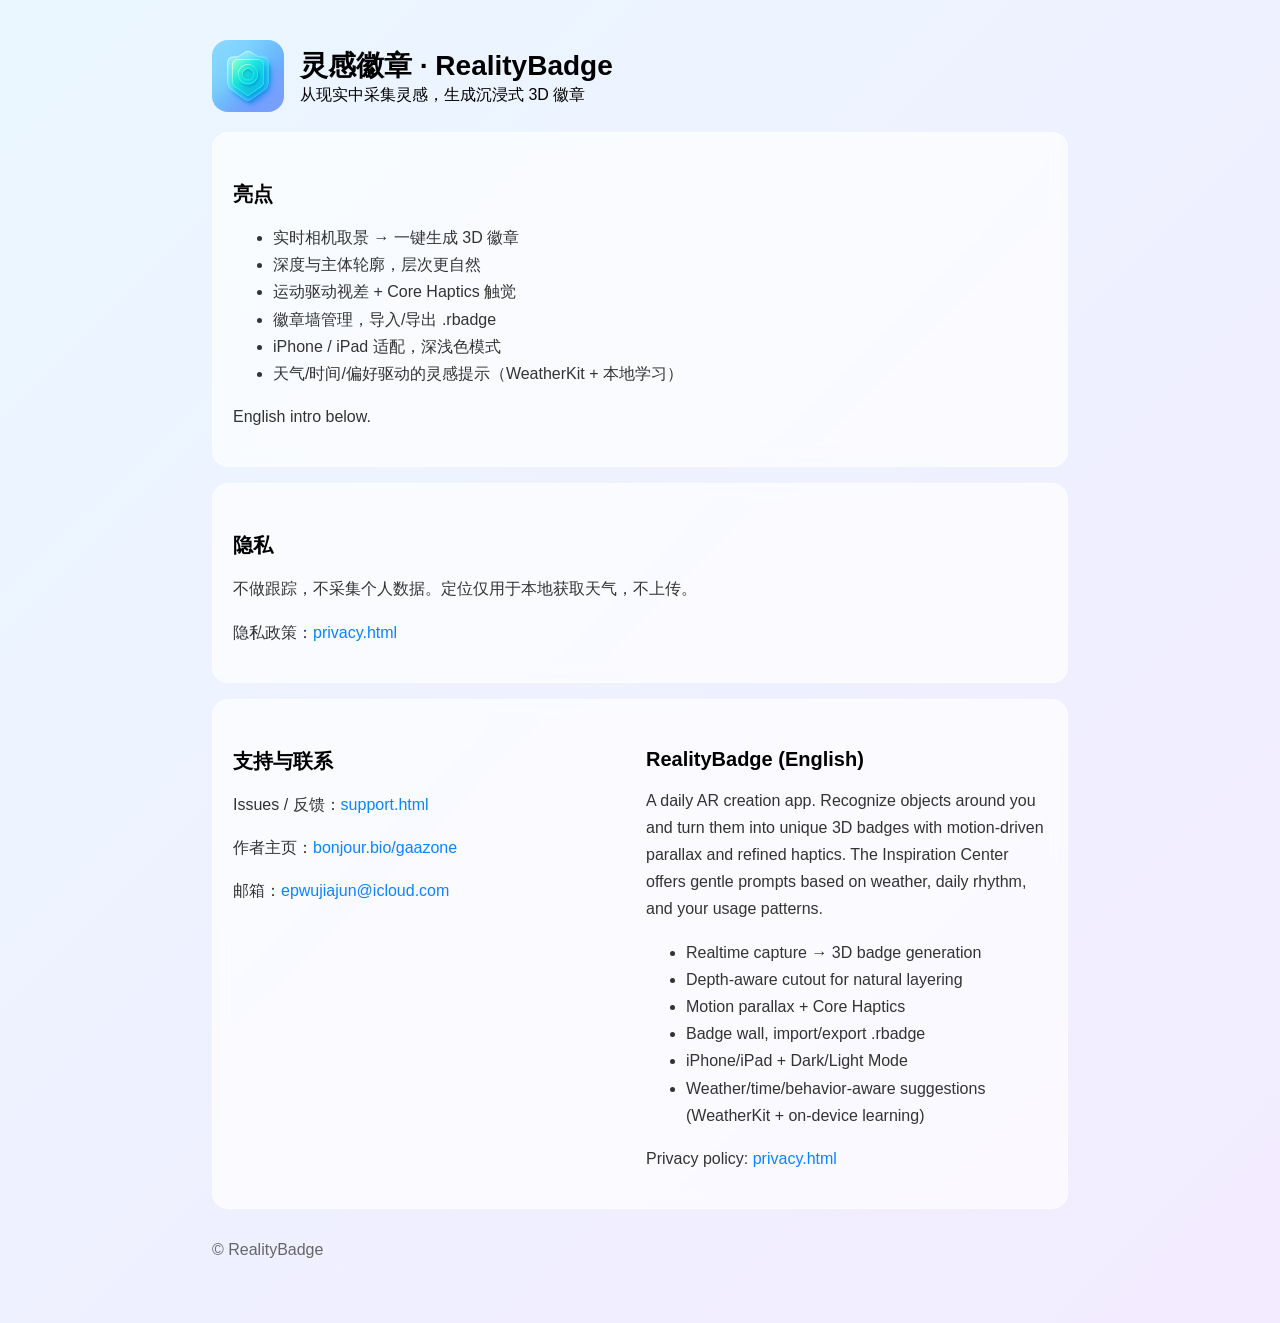
==== index.html @ 912faf2d "site: add index.html, privacy.html, support.html, logo" ====
<!doctype html>
<html lang="zh-CN">
<head>
  <meta charset="utf-8"/>
  <meta name="viewport" content="width=device-width,initial-scale=1"/>
  <title>灵感徽章 · RealityBadge</title>
  <style>
    :root{--bg1:#EAF7FF;--bg2:#F3EBFF;--card:rgba(255,255,255,.65);--border:rgba(255,255,255,.6)}
    *{box-sizing:border-box}
    body{font-family:-apple-system,BlinkMacSystemFont,"SF Pro Text","Segoe UI",Roboto,Helvetica,Arial,sans-serif;margin:0;background:linear-gradient(135deg,var(--bg1),var(--bg2));}
    .wrap{max-width:920px;margin:0 auto;padding:32px}
    header{display:flex;align-items:center;gap:16px;margin:8px 0 20px}
    header img{width:72px;height:72px;border-radius:16px}
    h1{margin:0;font-size:28px}
    h2{margin:28px 0 12px;font-size:20px}
    p,li{line-height:1.7;color:#333}
    .card{background:var(--card);backdrop-filter:blur(8px);padding:20px;border-radius:16px;border:1px solid var(--border);margin:16px 0}
    a{color:#0A84FF;text-decoration:none}
    footer{margin:32px 0;color:#666}
    .grid{display:grid;grid-template-columns:repeat(auto-fit,minmax(220px,1fr));gap:12px}
  </style>
</head>
<body>
  <div class="wrap">
    <header>
      <img src="assets/logoRB.png" alt="RealityBadge logo"/>
      <div>
        <h1>灵感徽章 · RealityBadge</h1>
        <div>从现实中采集灵感，生成沉浸式 3D 徽章</div>
      </div>
    </header>

    <div class="card">
      <h2>亮点</h2>
      <ul>
        <li>实时相机取景 → 一键生成 3D 徽章</li>
        <li>深度与主体轮廓，层次更自然</li>
        <li>运动驱动视差 + Core Haptics 触觉</li>
        <li>徽章墙管理，导入/导出 .rbadge</li>
        <li>iPhone / iPad 适配，深浅色模式</li>
        <li>天气/时间/偏好驱动的灵感提示（WeatherKit + 本地学习）</li>
      </ul>
      <p>English intro below.</p>
    </div>

    <div class="card">
      <h2>隐私</h2>
      <p>不做跟踪，不采集个人数据。定位仅用于本地获取天气，不上传。</p>
      <p>隐私政策：<a href="privacy.html">privacy.html</a></p>
    </div>

    <div class="card grid">
      <div>
        <h2>支持与联系</h2>
        <p>Issues / 反馈：<a href="support.html">support.html</a></p>
        <p>作者主页：<a href="https://bonjour.bio/gaazone">bonjour.bio/gaazone</a></p>
        <p>邮箱：<a href="mailto:epwujiajun@icloud.com">epwujiajun@icloud.com</a></p>
      </div>
      <div>
        <h2>RealityBadge (English)</h2>
        <p>A daily AR creation app. Recognize objects around you and turn them into unique 3D badges with motion‑driven parallax and refined haptics. The Inspiration Center offers gentle prompts based on weather, daily rhythm, and your usage patterns.</p>
        <ul>
          <li>Realtime capture → 3D badge generation</li>
          <li>Depth‑aware cutout for natural layering</li>
          <li>Motion parallax + Core Haptics</li>
          <li>Badge wall, import/export .rbadge</li>
          <li>iPhone/iPad + Dark/Light Mode</li>
          <li>Weather/time/behavior‑aware suggestions (WeatherKit + on‑device learning)</li>
        </ul>
        <p>Privacy policy: <a href="privacy.html">privacy.html</a></p>
      </div>
    </div>

    <footer>© RealityBadge</footer>
  </div>
</body>
</html>
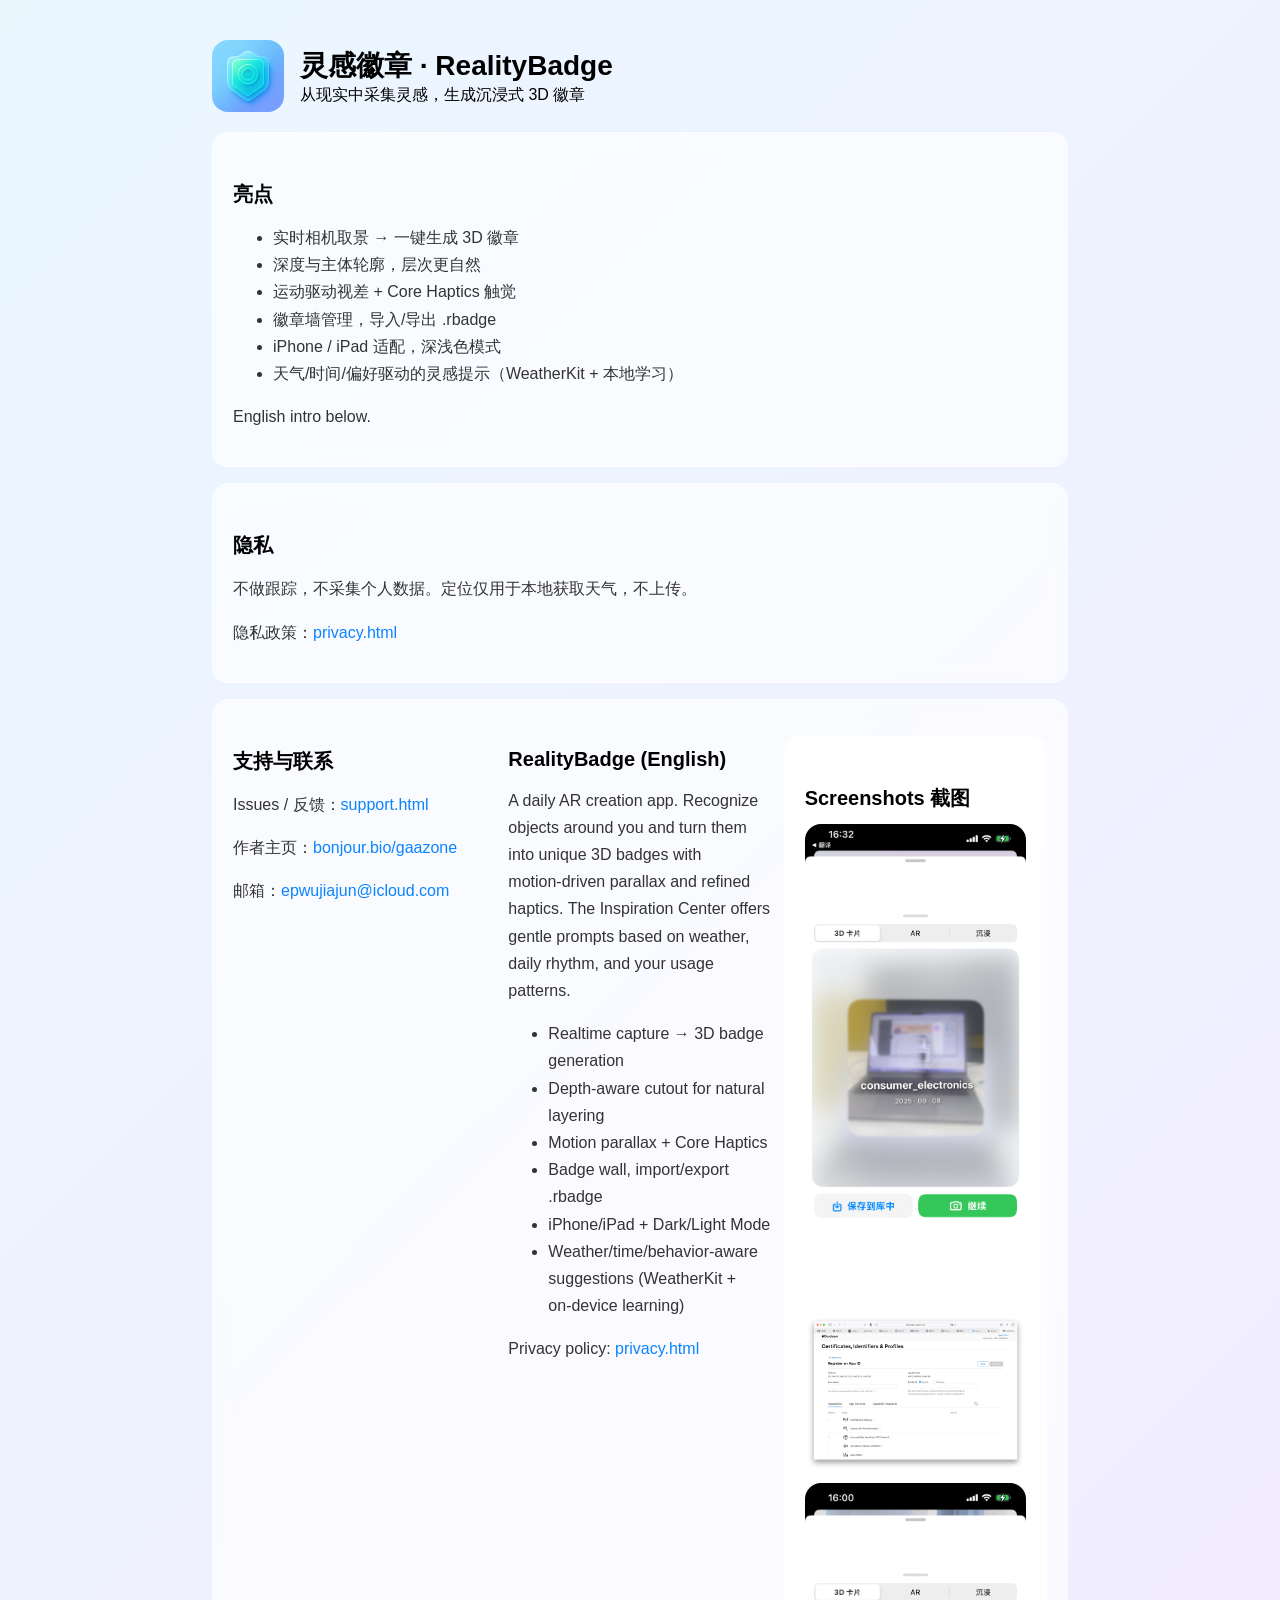
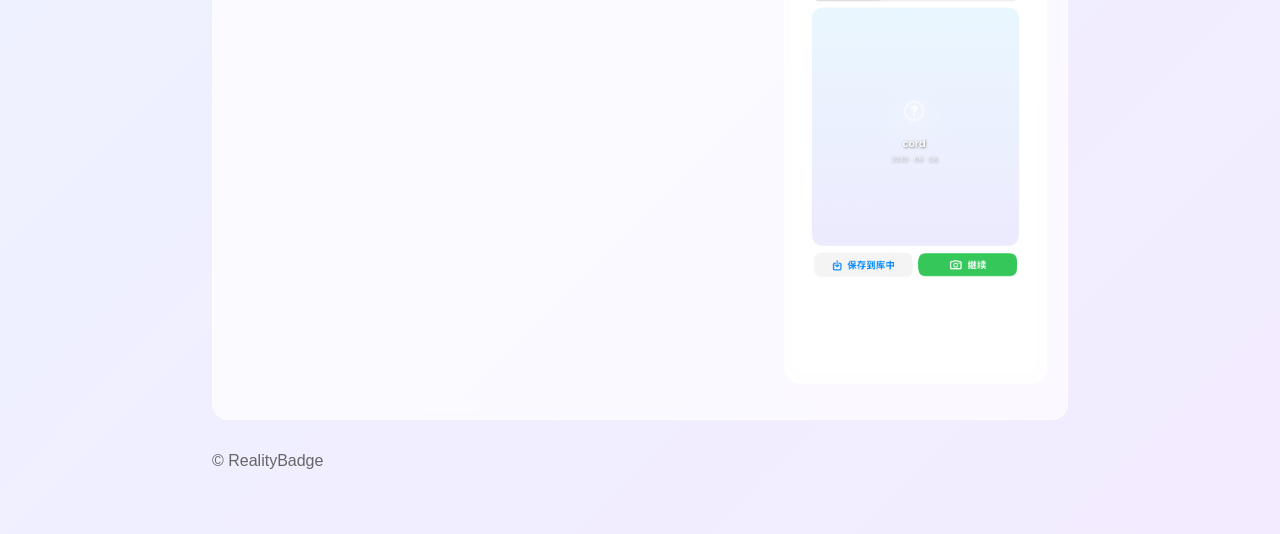
==== commit 2288443f: "site: add screenshots and gallery section" ====
--- a/index.html
+++ b/index.html
@@ -69,9 +69,10 @@
         </ul>
         <p>Privacy policy: <a href="privacy.html">privacy.html</a></p>
       </div>
-    </div>
+    <div class="card"><h2>Screenshots 截图</h2><div class="grid"><img src="assets/screenshots/screen-home-zh.png" alt="Home" style="width:100%;border-radius:16px"/><img src="assets/screenshots/screen-settings-zh.png" alt="Settings" style="width:100%;border-radius:16px"/><img src="assets/screenshots/screen-camera-zh.png" alt="Camera" style="width:100%;border-radius:16px"/></div></div>
 
-    <footer>© RealityBadge</footer>
+</div>
+<footer>© RealityBadge</footer>
   </div>
 </body>
 </html>
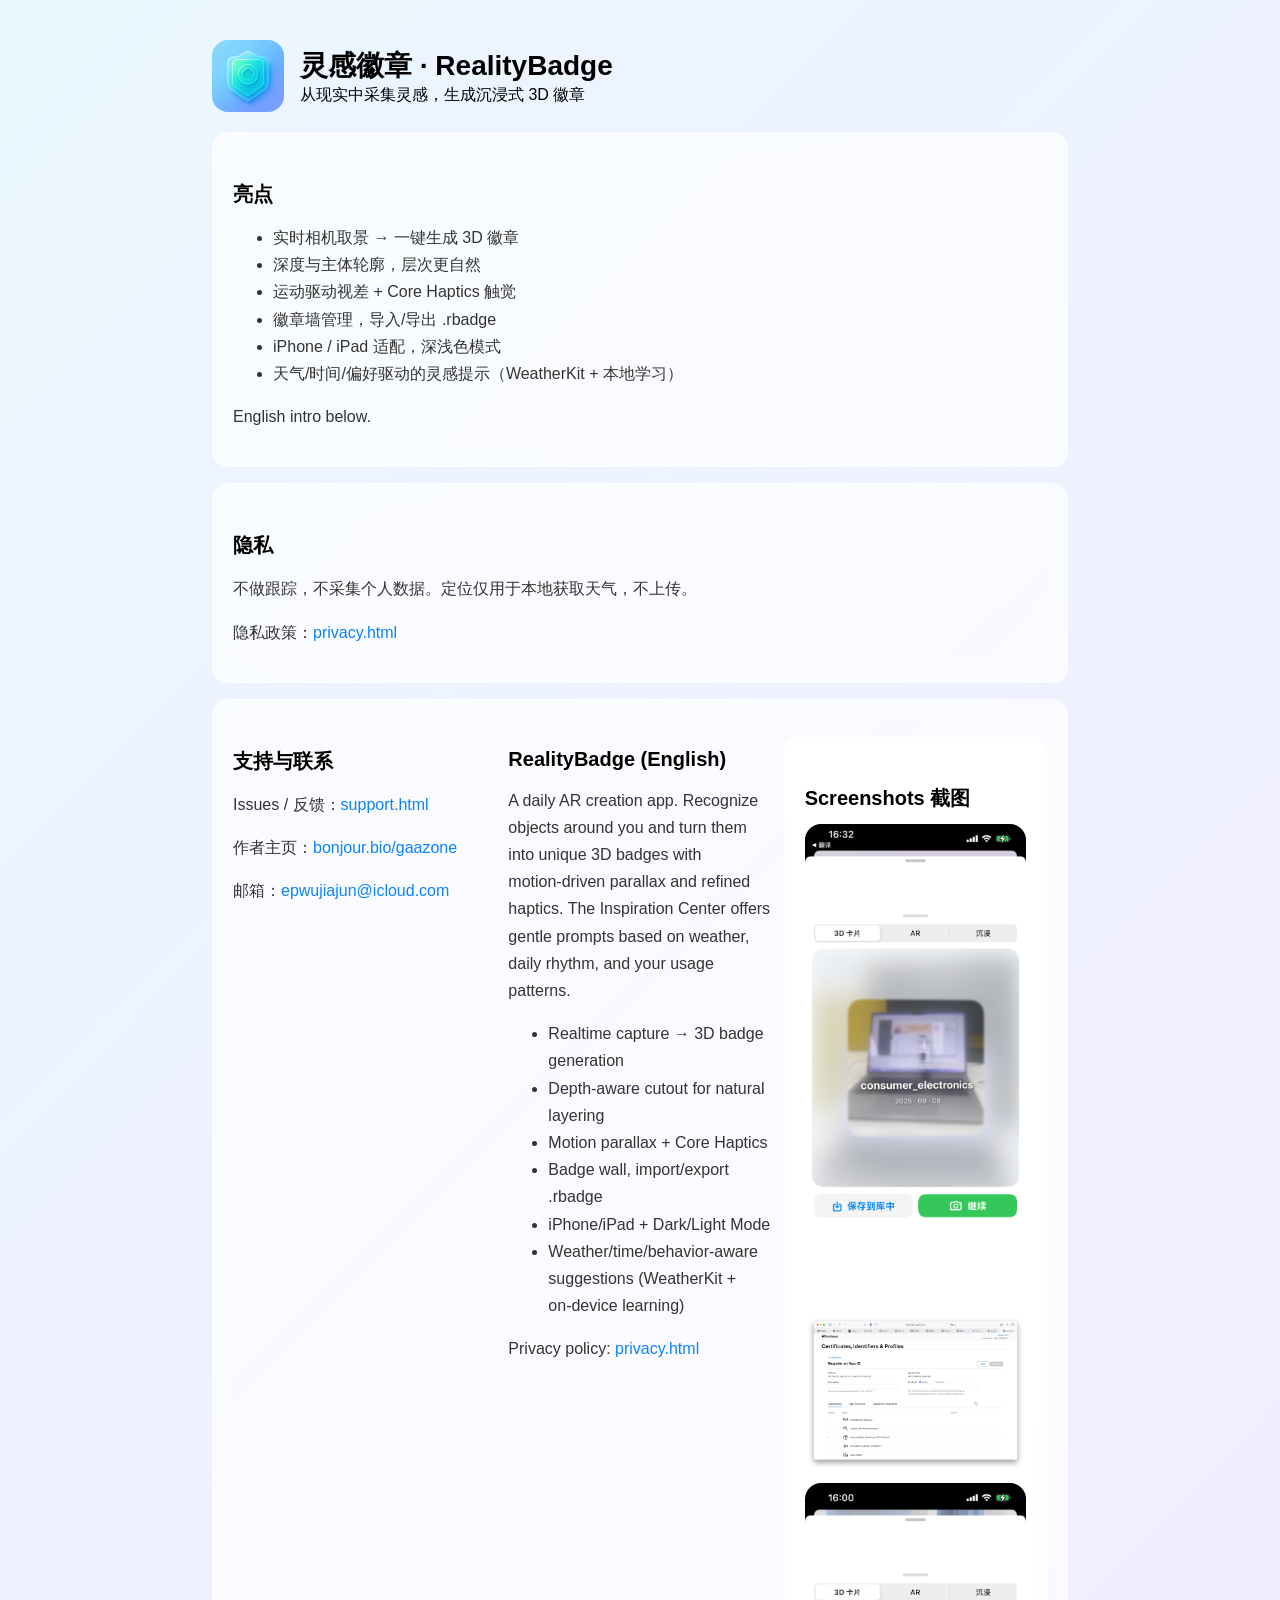
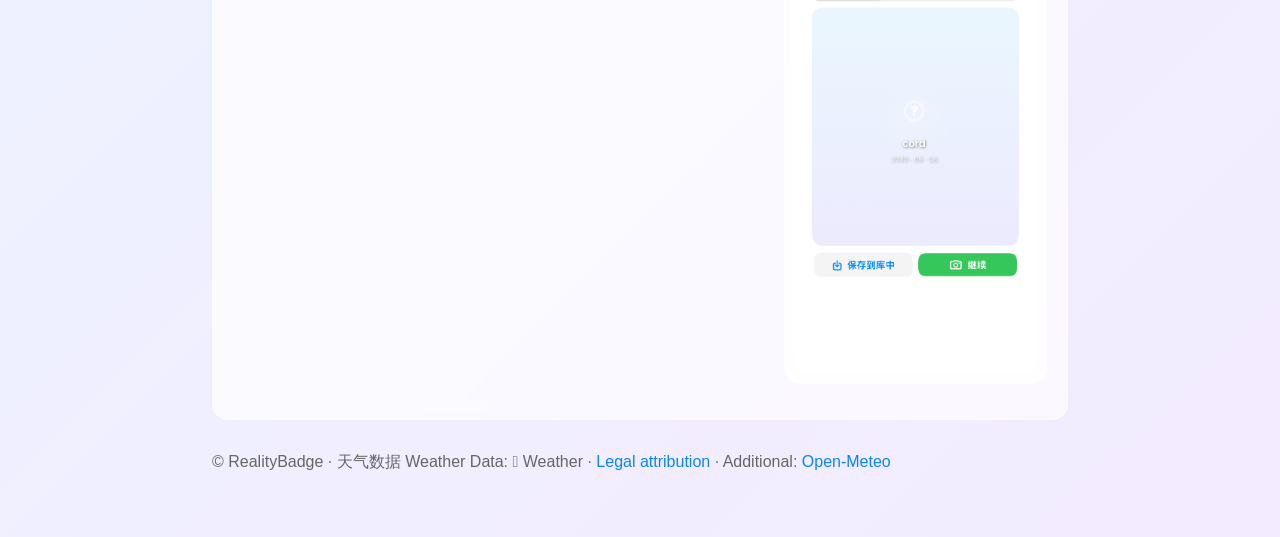
==== commit f5a4096e: "chore(site): add Apple Weather attribution in footer/privacy; update privacy link; add Open‑Meteo no" ====
--- a/index.html
+++ b/index.html
@@ -72,7 +72,7 @@
     <div class="card"><h2>Screenshots 截图</h2><div class="grid"><img src="assets/screenshots/screen-home-zh.png" alt="Home" style="width:100%;border-radius:16px"/><img src="assets/screenshots/screen-settings-zh.png" alt="Settings" style="width:100%;border-radius:16px"/><img src="assets/screenshots/screen-camera-zh.png" alt="Camera" style="width:100%;border-radius:16px"/></div></div>
 
 </div>
-<footer>© RealityBadge</footer>
+<footer>© RealityBadge · <span>天气数据 Weather Data:  Weather</span> · <a href="https://weatherkit.apple.com/legal-attribution.html">Legal attribution</a> · <span>Additional: <a href="https://open-meteo.com/">Open‑Meteo</a></span></footer>
   </div>
 </body>
 </html>
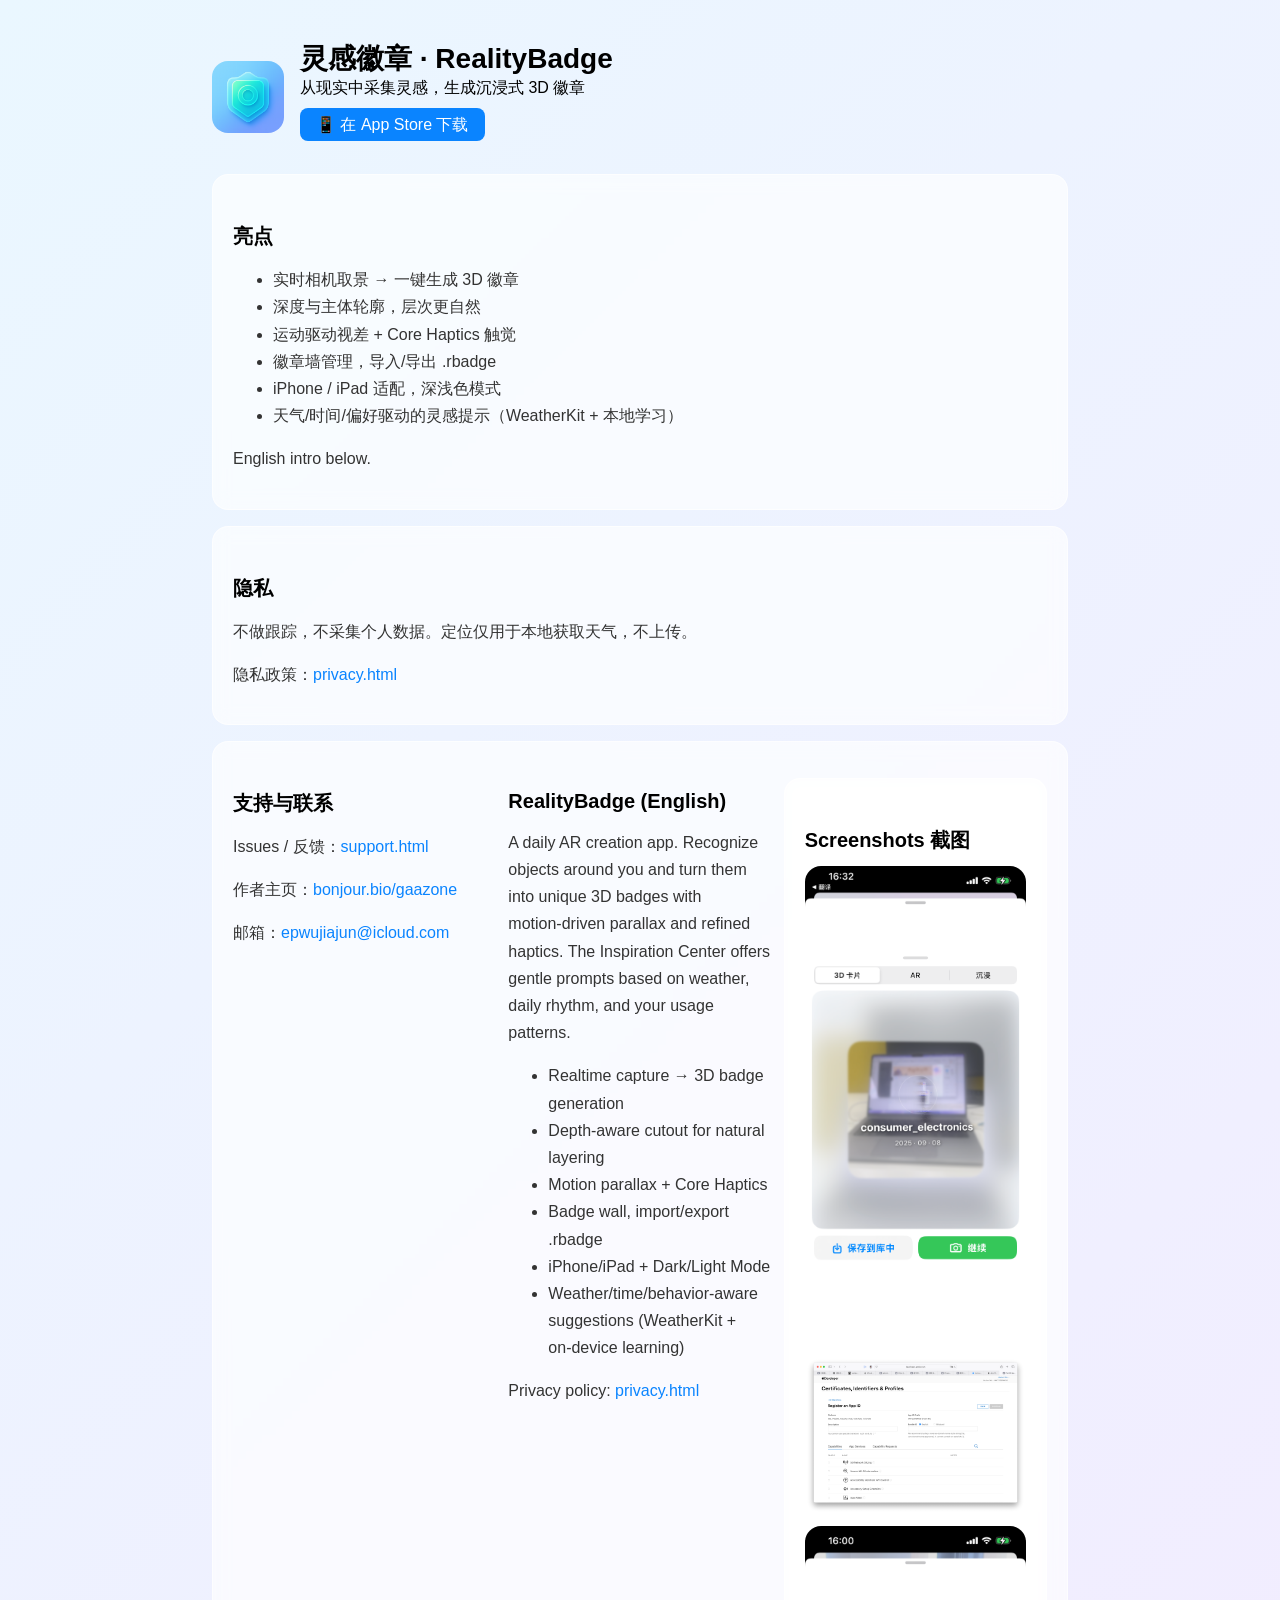
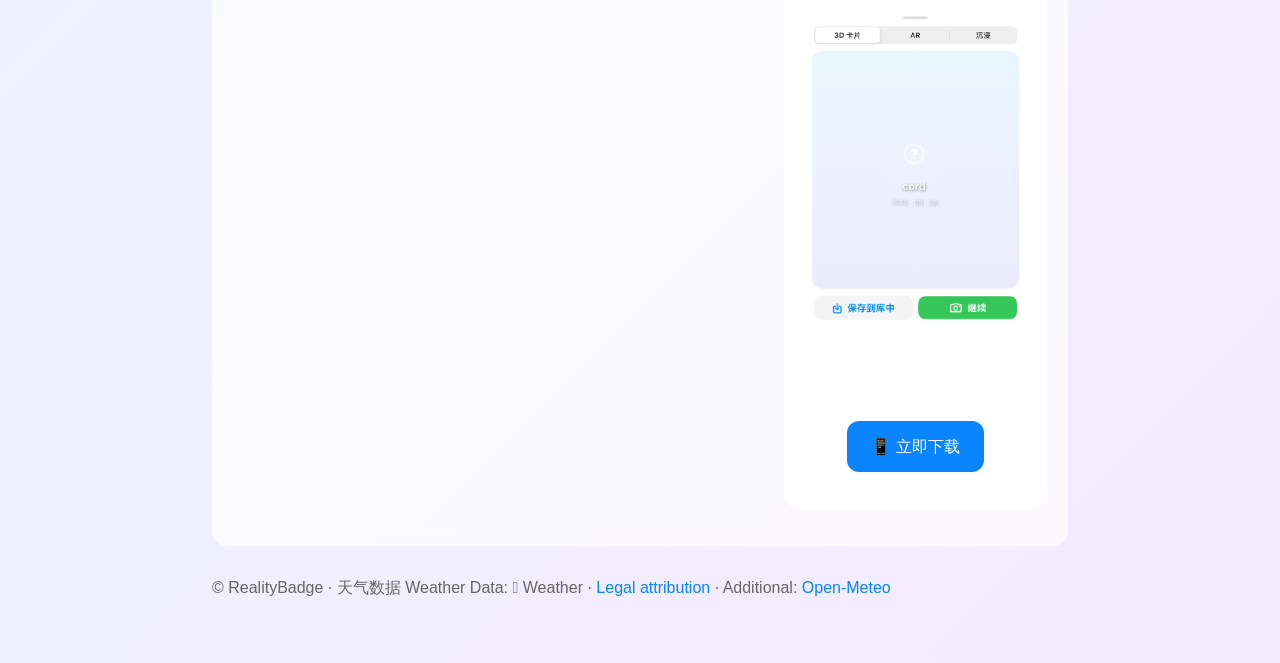
==== commit 4fa009cf: "🌐 更新网站添加 App Store 下载链接 - 在网站头部添加 App Store 下载按钮 - 在截图部分添加下载链接 - 优化按钮样式和布局 - 保持与 App Store 页面的一致性  A" ====
--- a/index.html
+++ b/index.html
@@ -27,6 +27,7 @@
       <div>
         <h1>灵感徽章 · RealityBadge</h1>
         <div>从现实中采集灵感，生成沉浸式 3D 徽章</div>
+        <p style="margin-top:12px;"><a href="https://apps.apple.com/cn/app/%E7%81%B5%E6%84%9F%E5%BE%BD%E7%AB%A0/id6752278083" style="background:#0A84FF;color:white;padding:8px 16px;border-radius:8px;text-decoration:none;font-weight:500;">📱 在 App Store 下载</a></p>
       </div>
     </header>
 
@@ -69,7 +70,17 @@
         </ul>
         <p>Privacy policy: <a href="privacy.html">privacy.html</a></p>
       </div>
-    <div class="card"><h2>Screenshots 截图</h2><div class="grid"><img src="assets/screenshots/screen-home-zh.png" alt="Home" style="width:100%;border-radius:16px"/><img src="assets/screenshots/screen-settings-zh.png" alt="Settings" style="width:100%;border-radius:16px"/><img src="assets/screenshots/screen-camera-zh.png" alt="Camera" style="width:100%;border-radius:16px"/></div></div>
+    <div class="card">
+      <h2>Screenshots 截图</h2>
+      <div class="grid">
+        <img src="assets/screenshots/screen-home-zh.png" alt="Home" style="width:100%;border-radius:16px"/>
+        <img src="assets/screenshots/screen-settings-zh.png" alt="Settings" style="width:100%;border-radius:16px"/>
+        <img src="assets/screenshots/screen-camera-zh.png" alt="Camera" style="width:100%;border-radius:16px"/>
+      </div>
+      <p style="text-align:center;margin-top:16px;">
+        <a href="https://apps.apple.com/cn/app/%E7%81%B5%E6%84%9F%E5%BE%BD%E7%AB%A0/id6752278083" style="background:#0A84FF;color:white;padding:12px 24px;border-radius:12px;text-decoration:none;font-weight:500;display:inline-block;">📱 立即下载</a>
+      </p>
+    </div>
 
 </div>
 <footer>© RealityBadge · <span>天气数据 Weather Data:  Weather</span> · <a href="https://weatherkit.apple.com/legal-attribution.html">Legal attribution</a> · <span>Additional: <a href="https://open-meteo.com/">Open‑Meteo</a></span></footer>
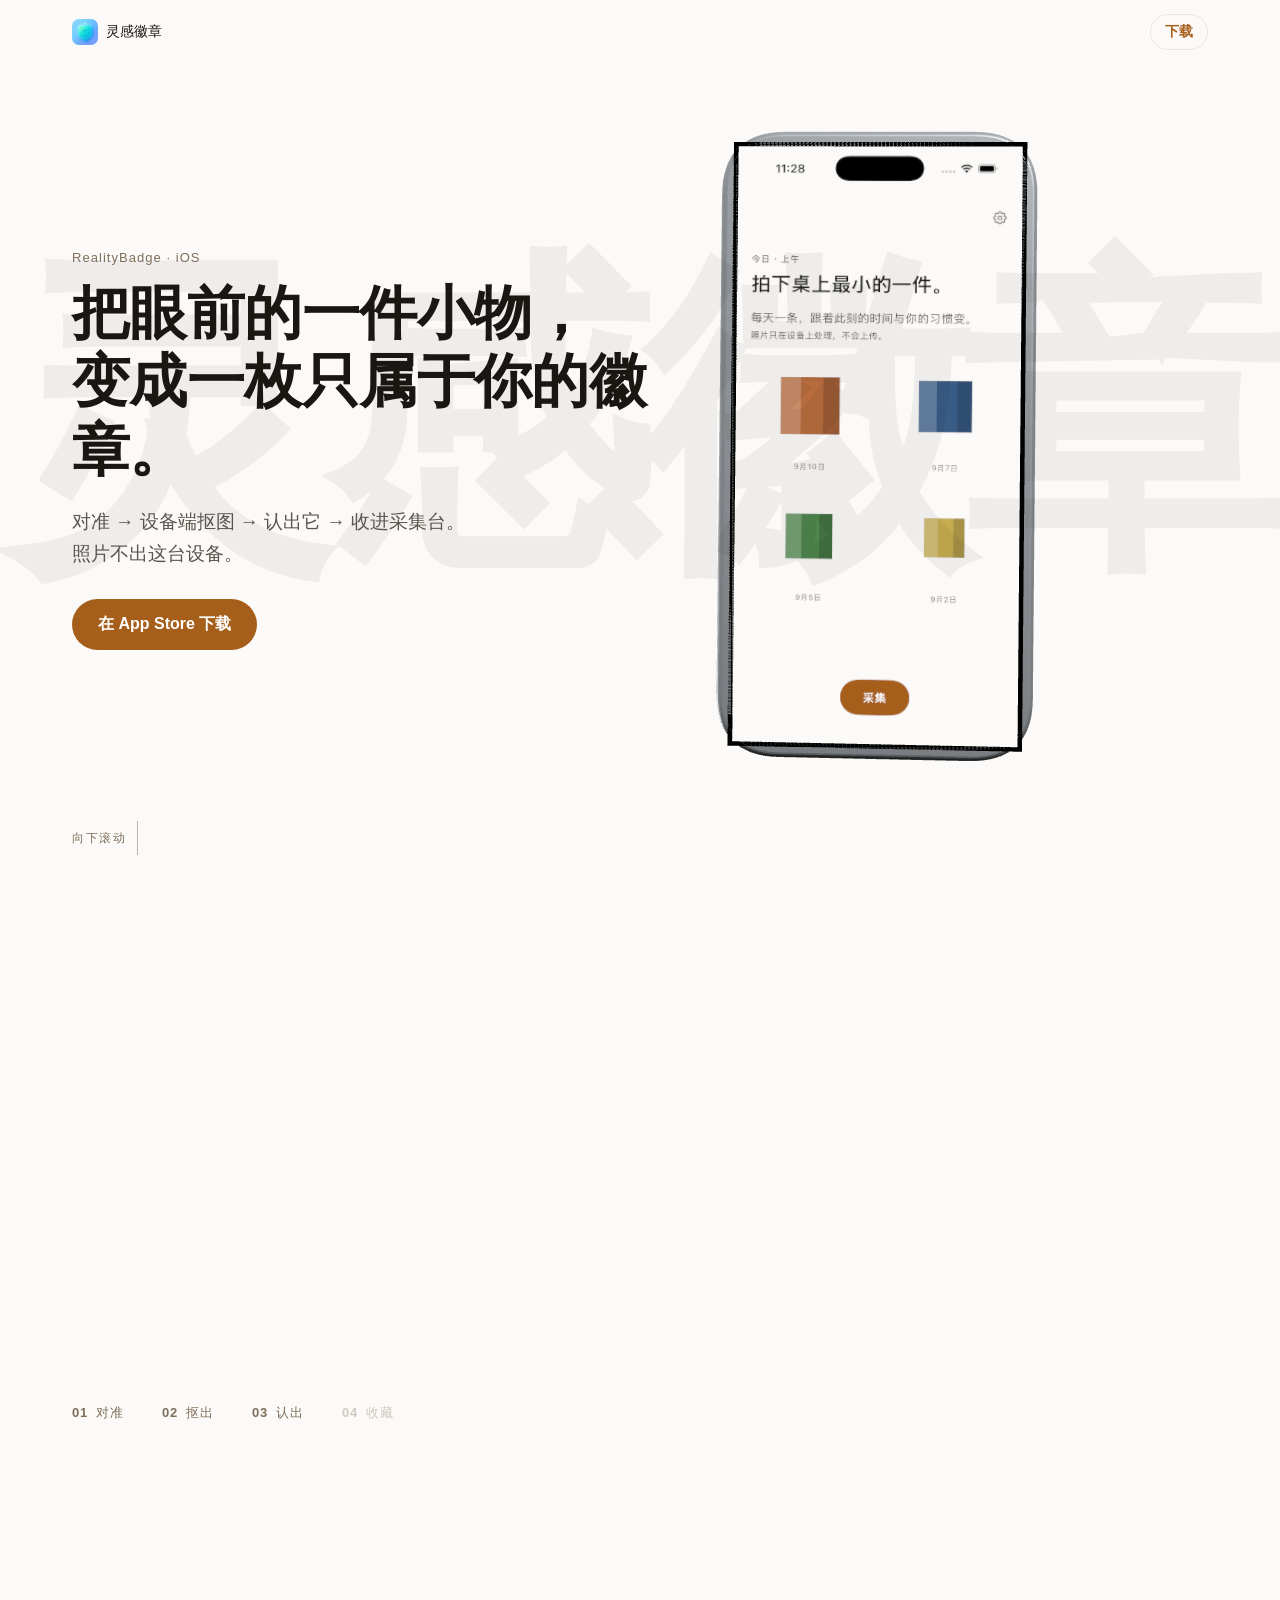
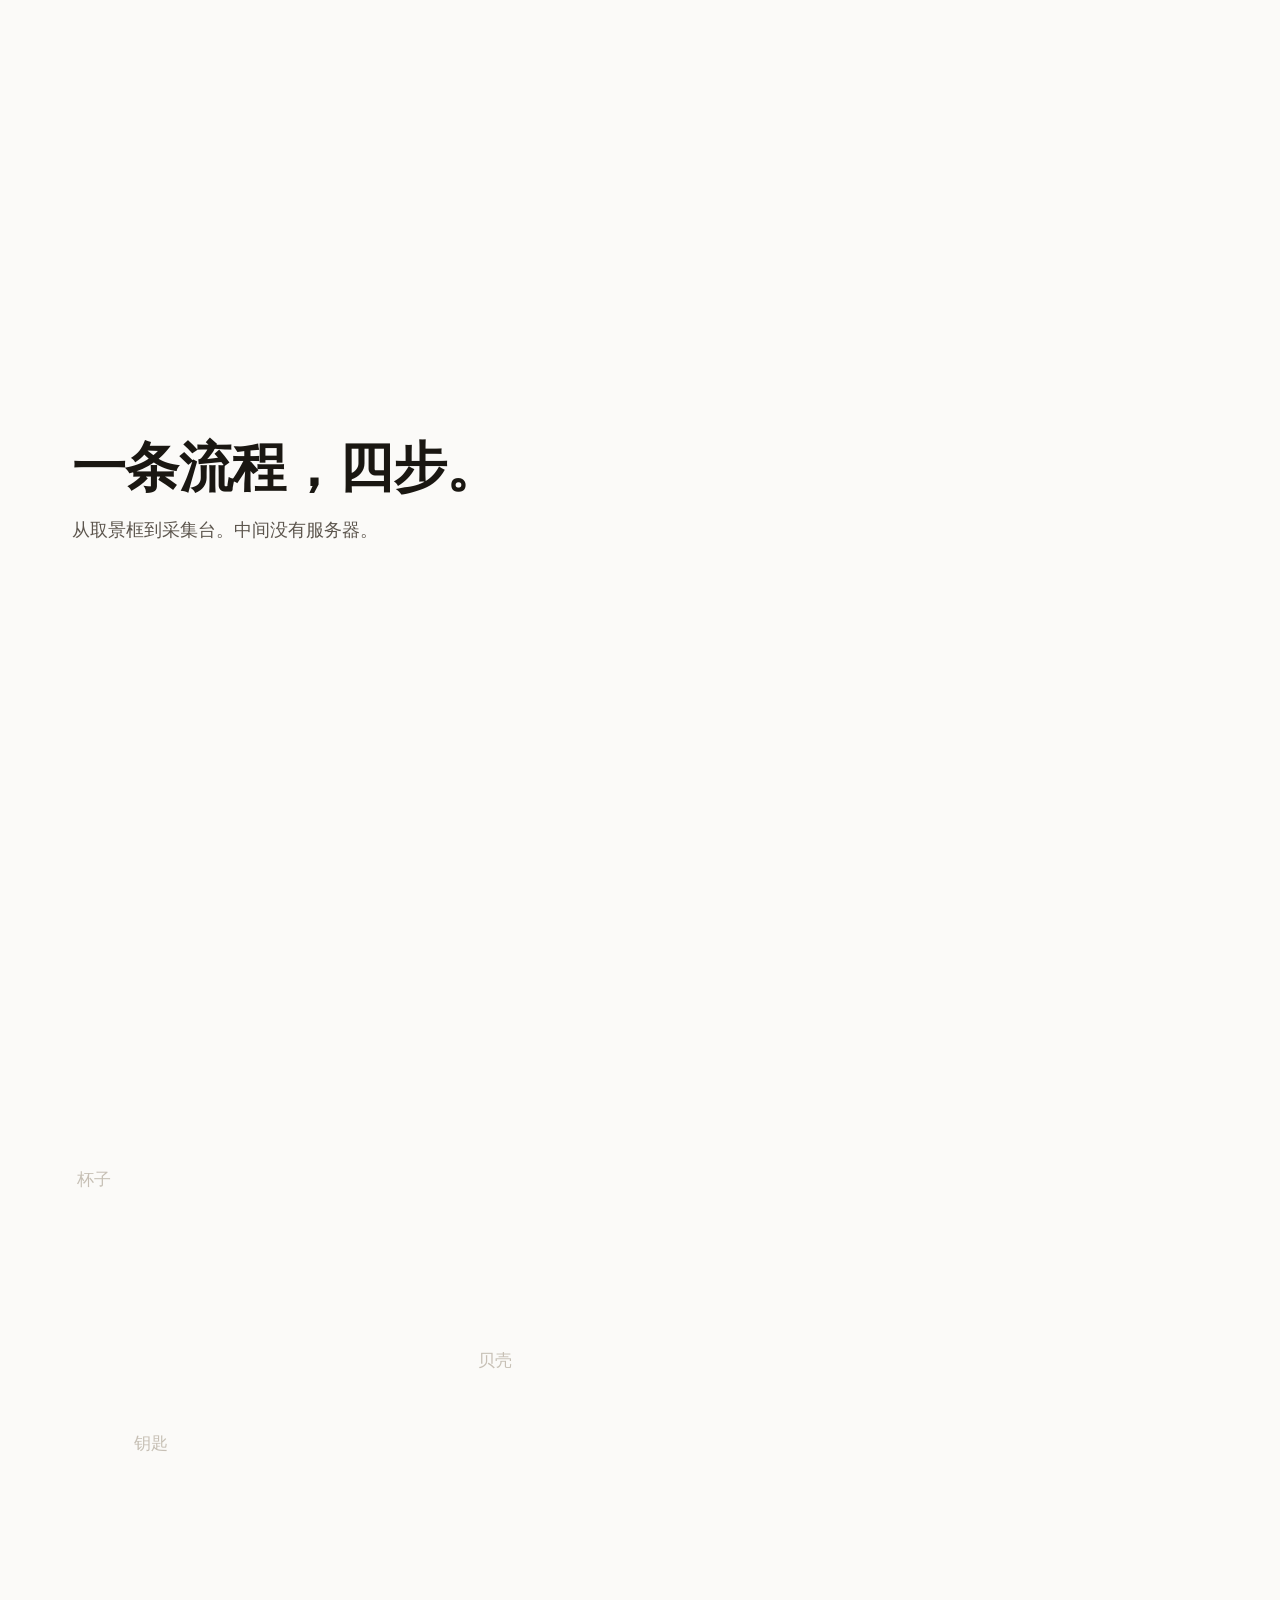
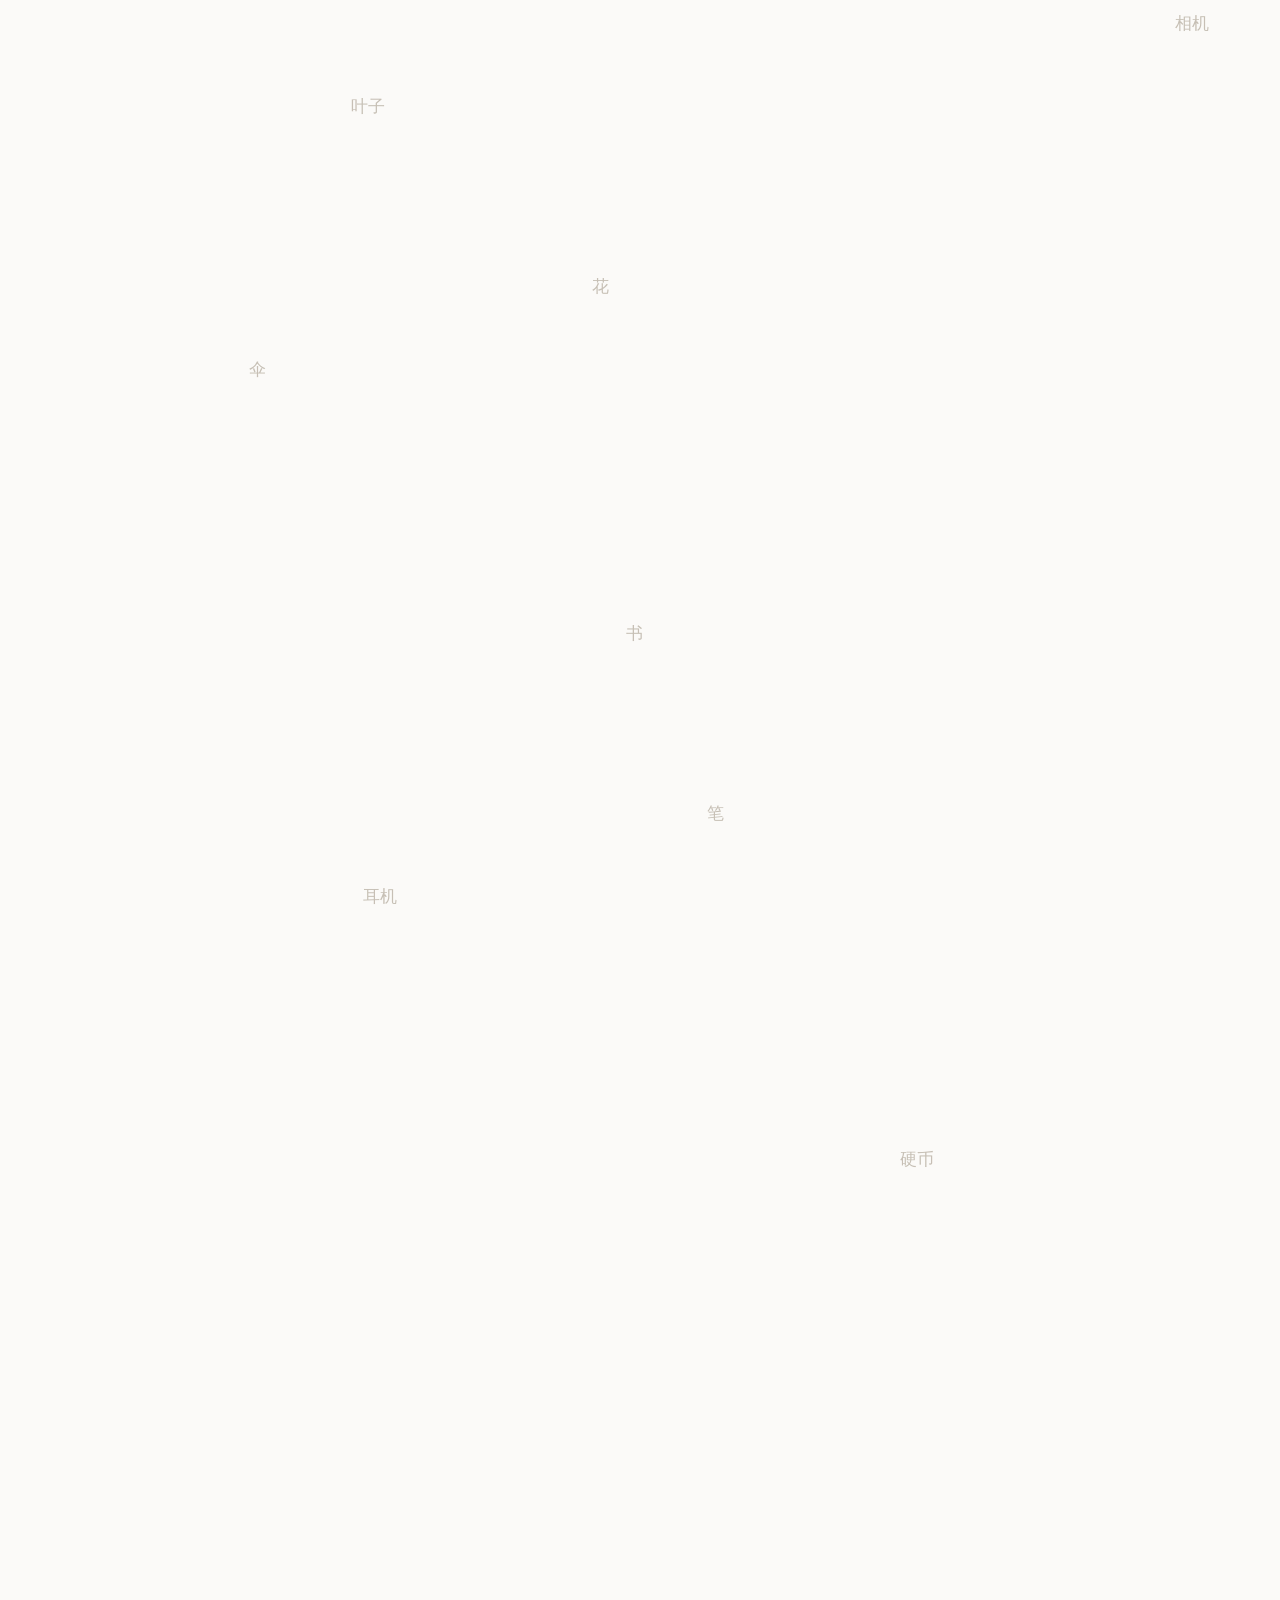
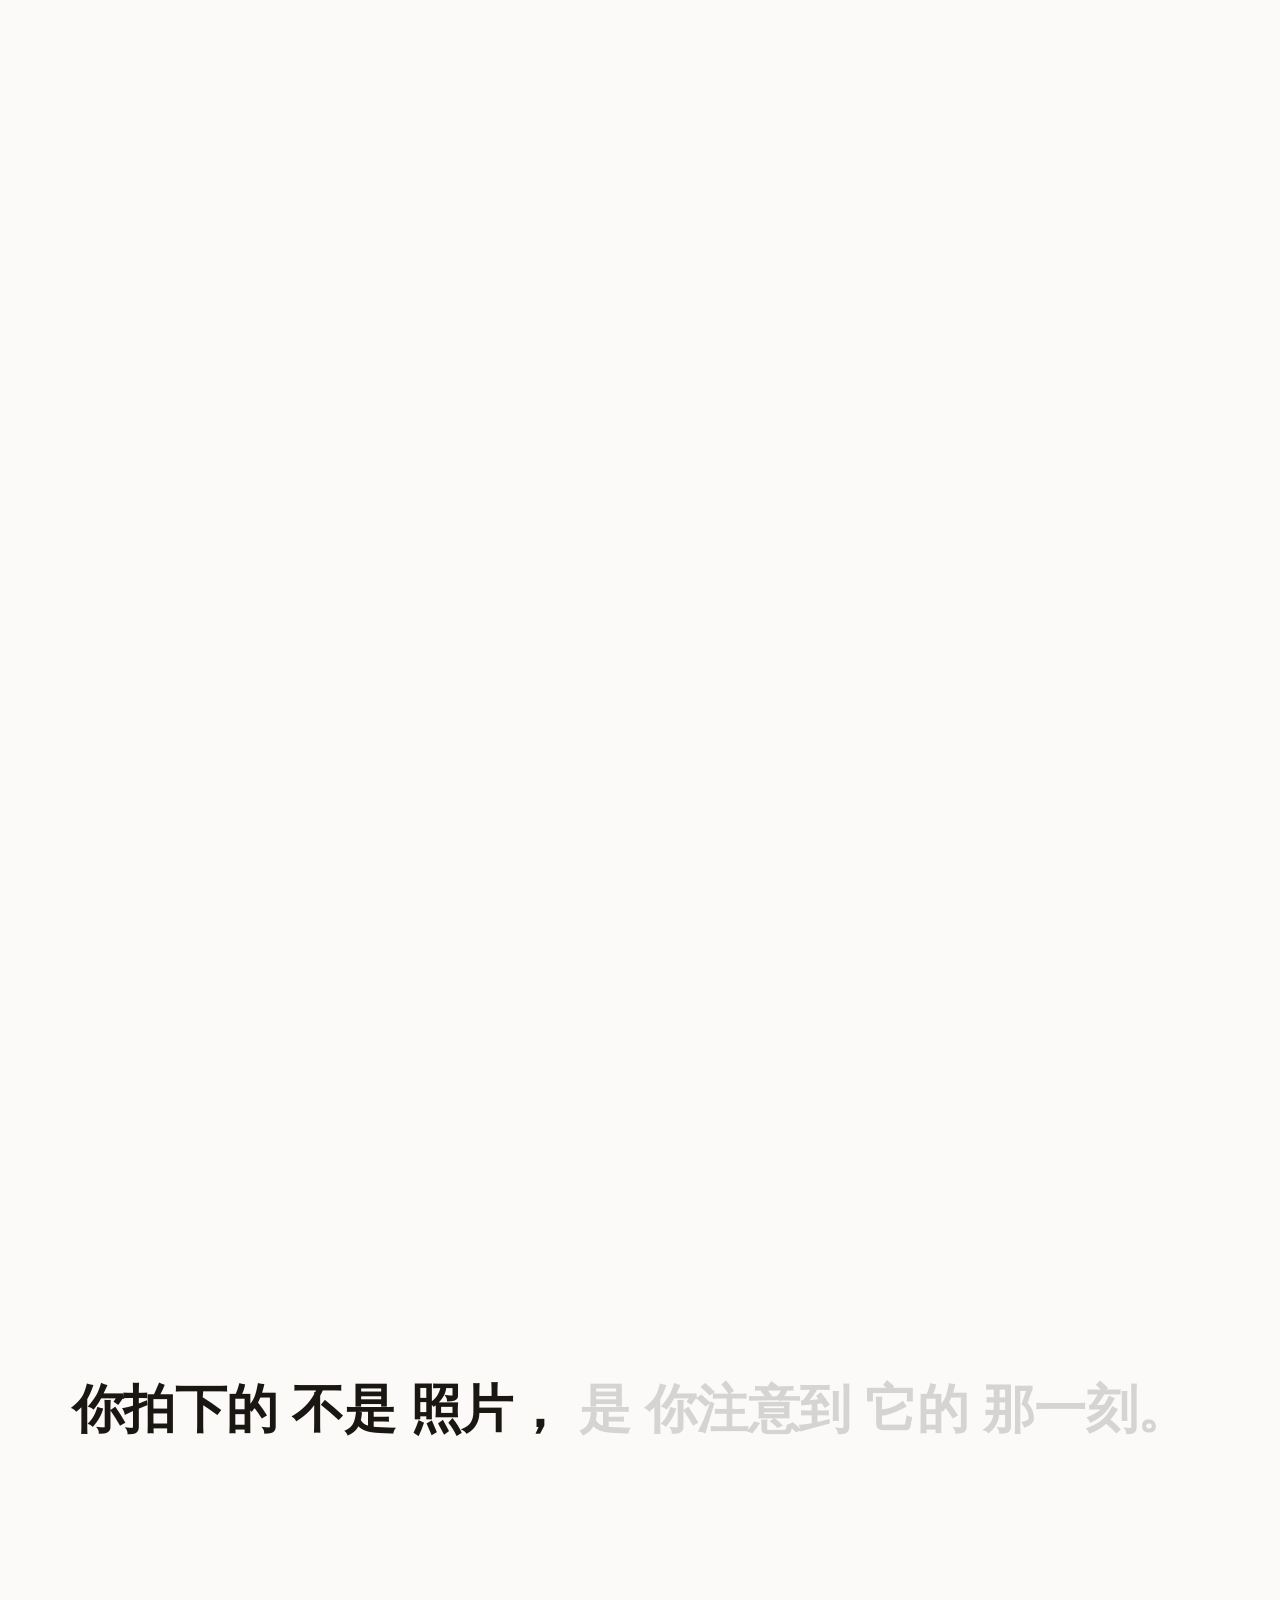
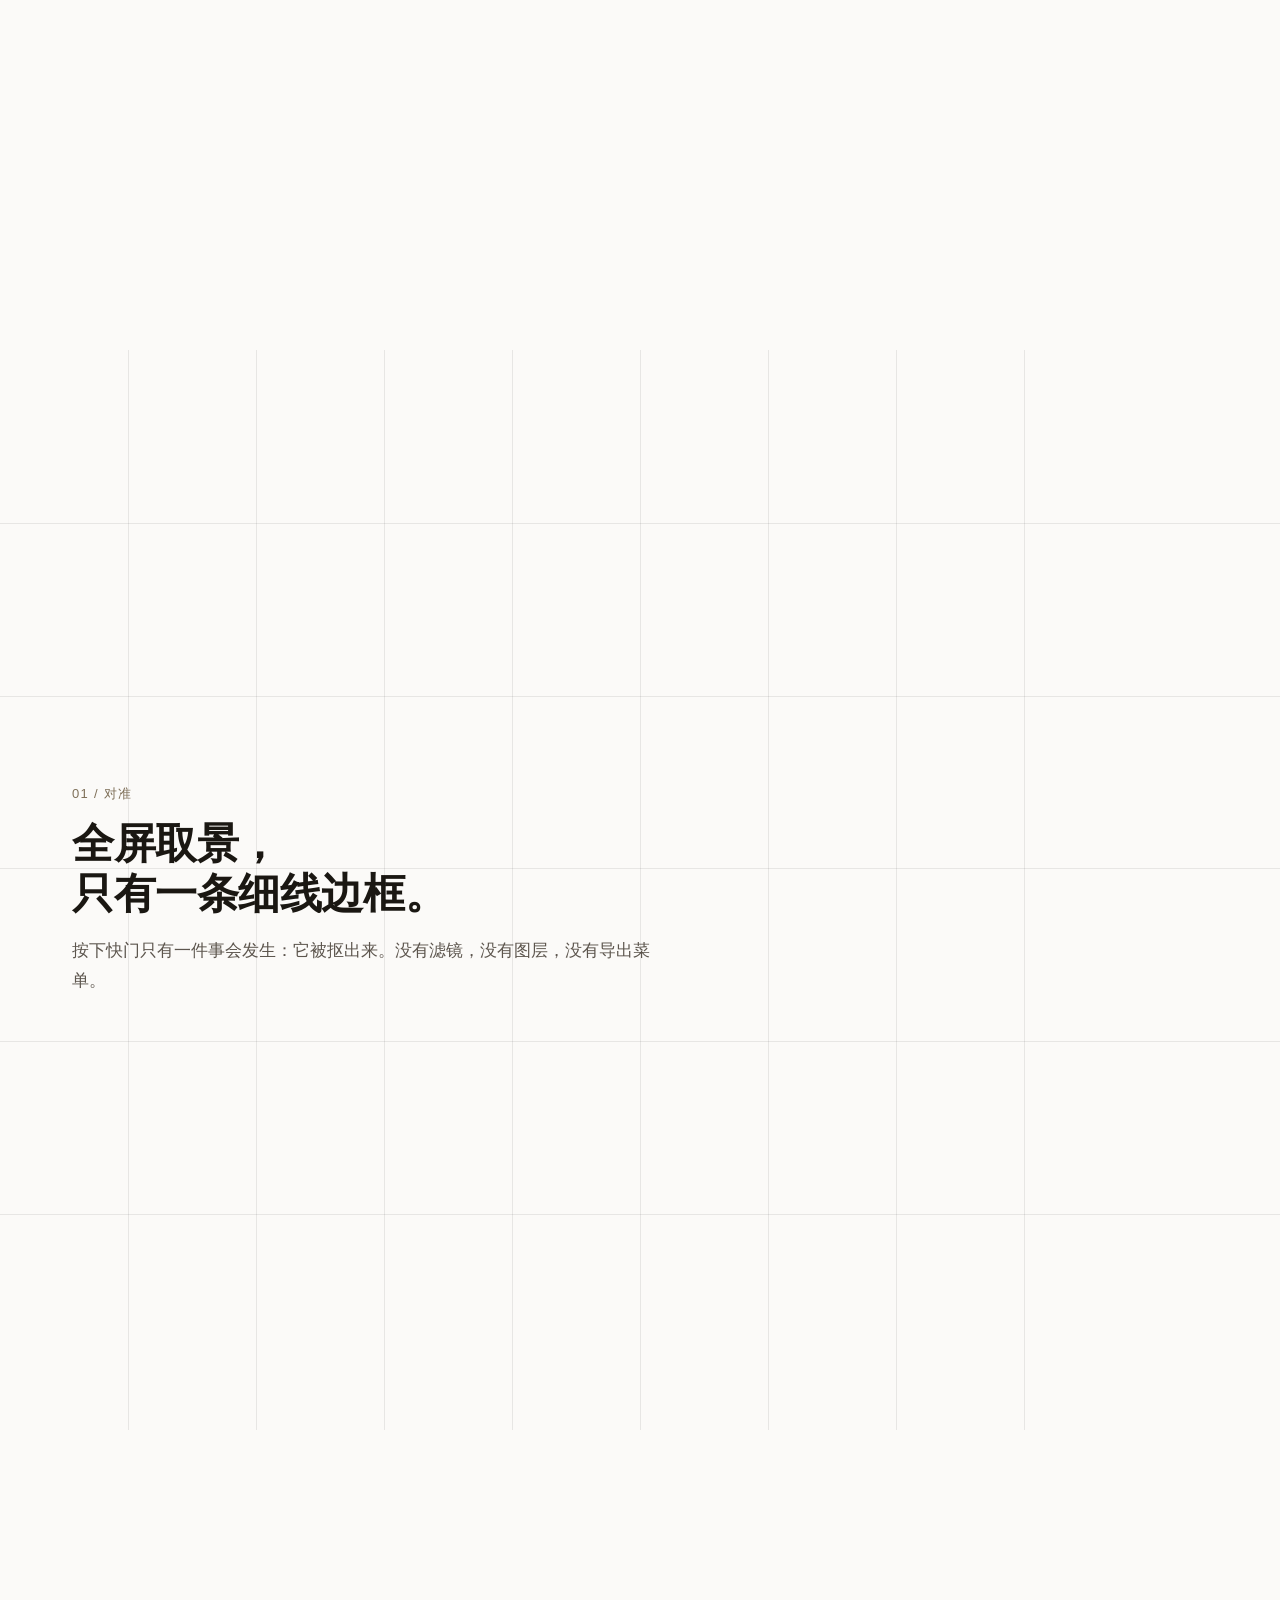
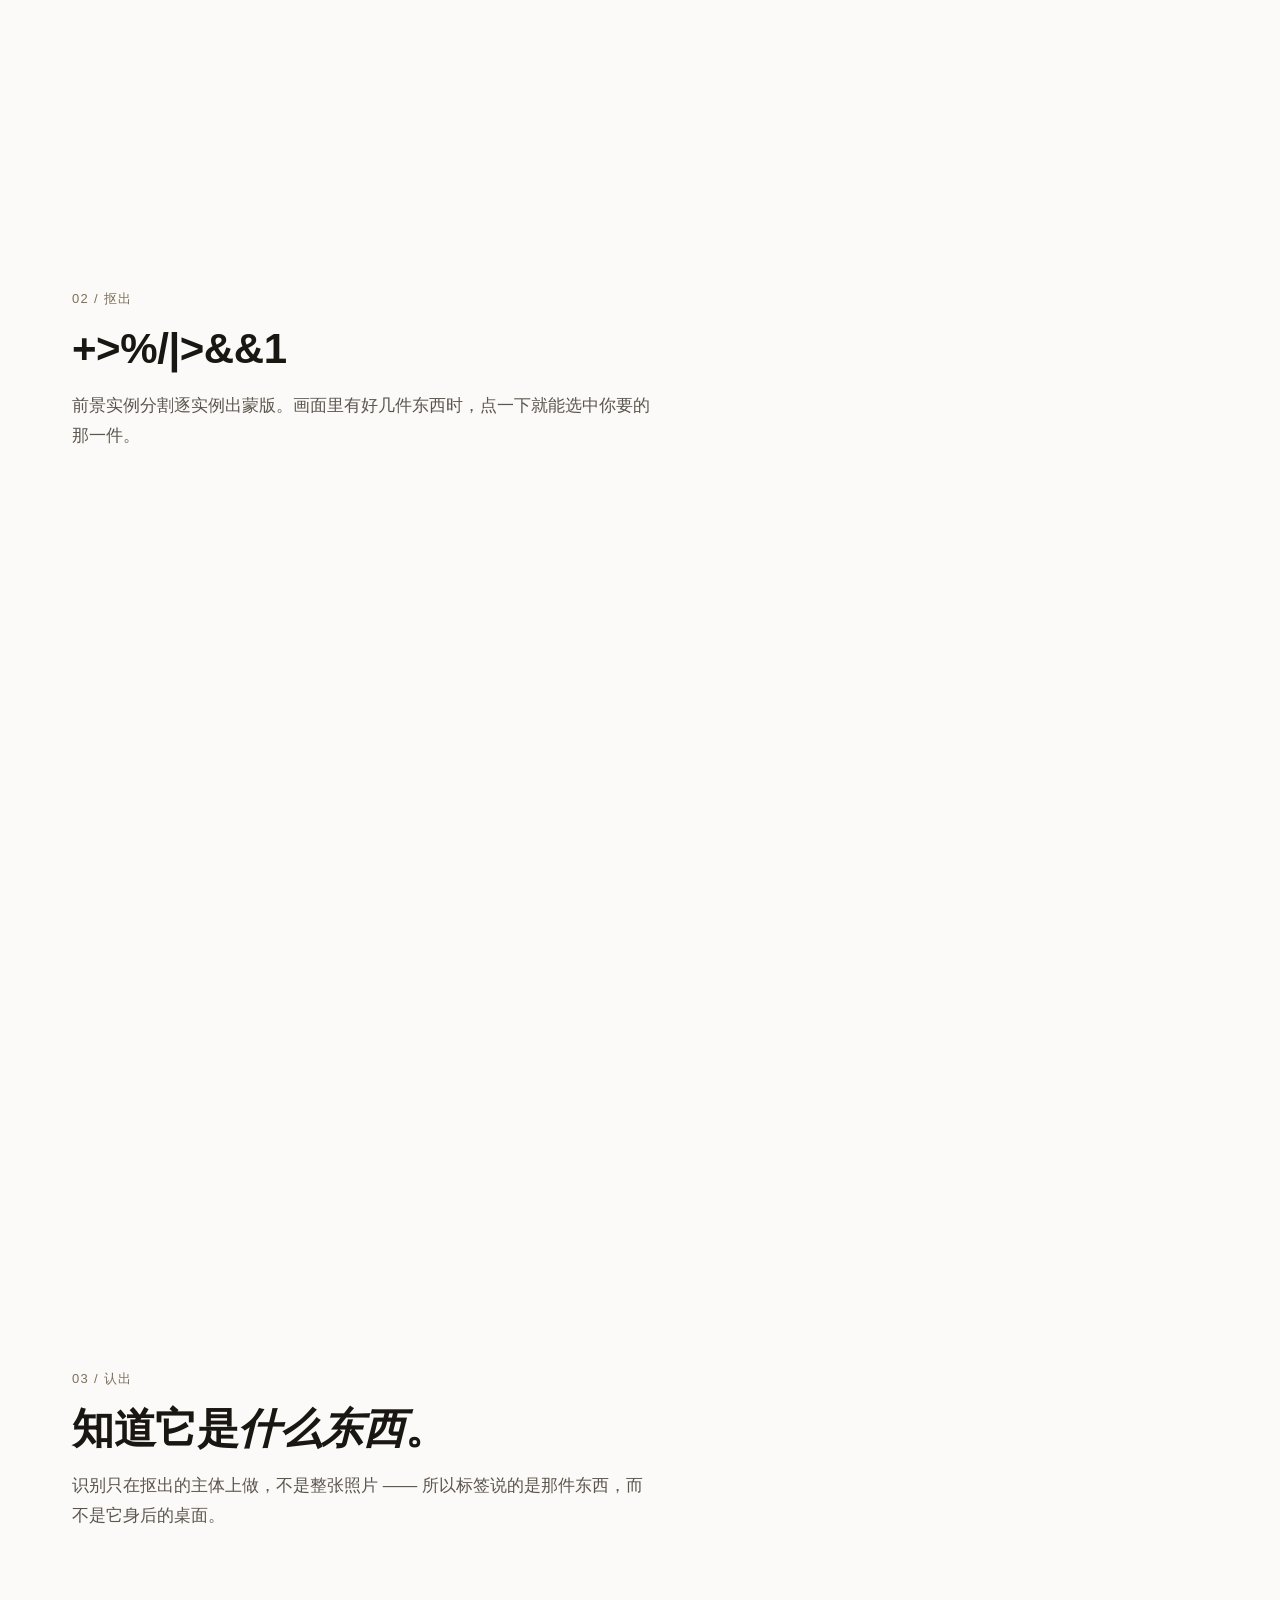
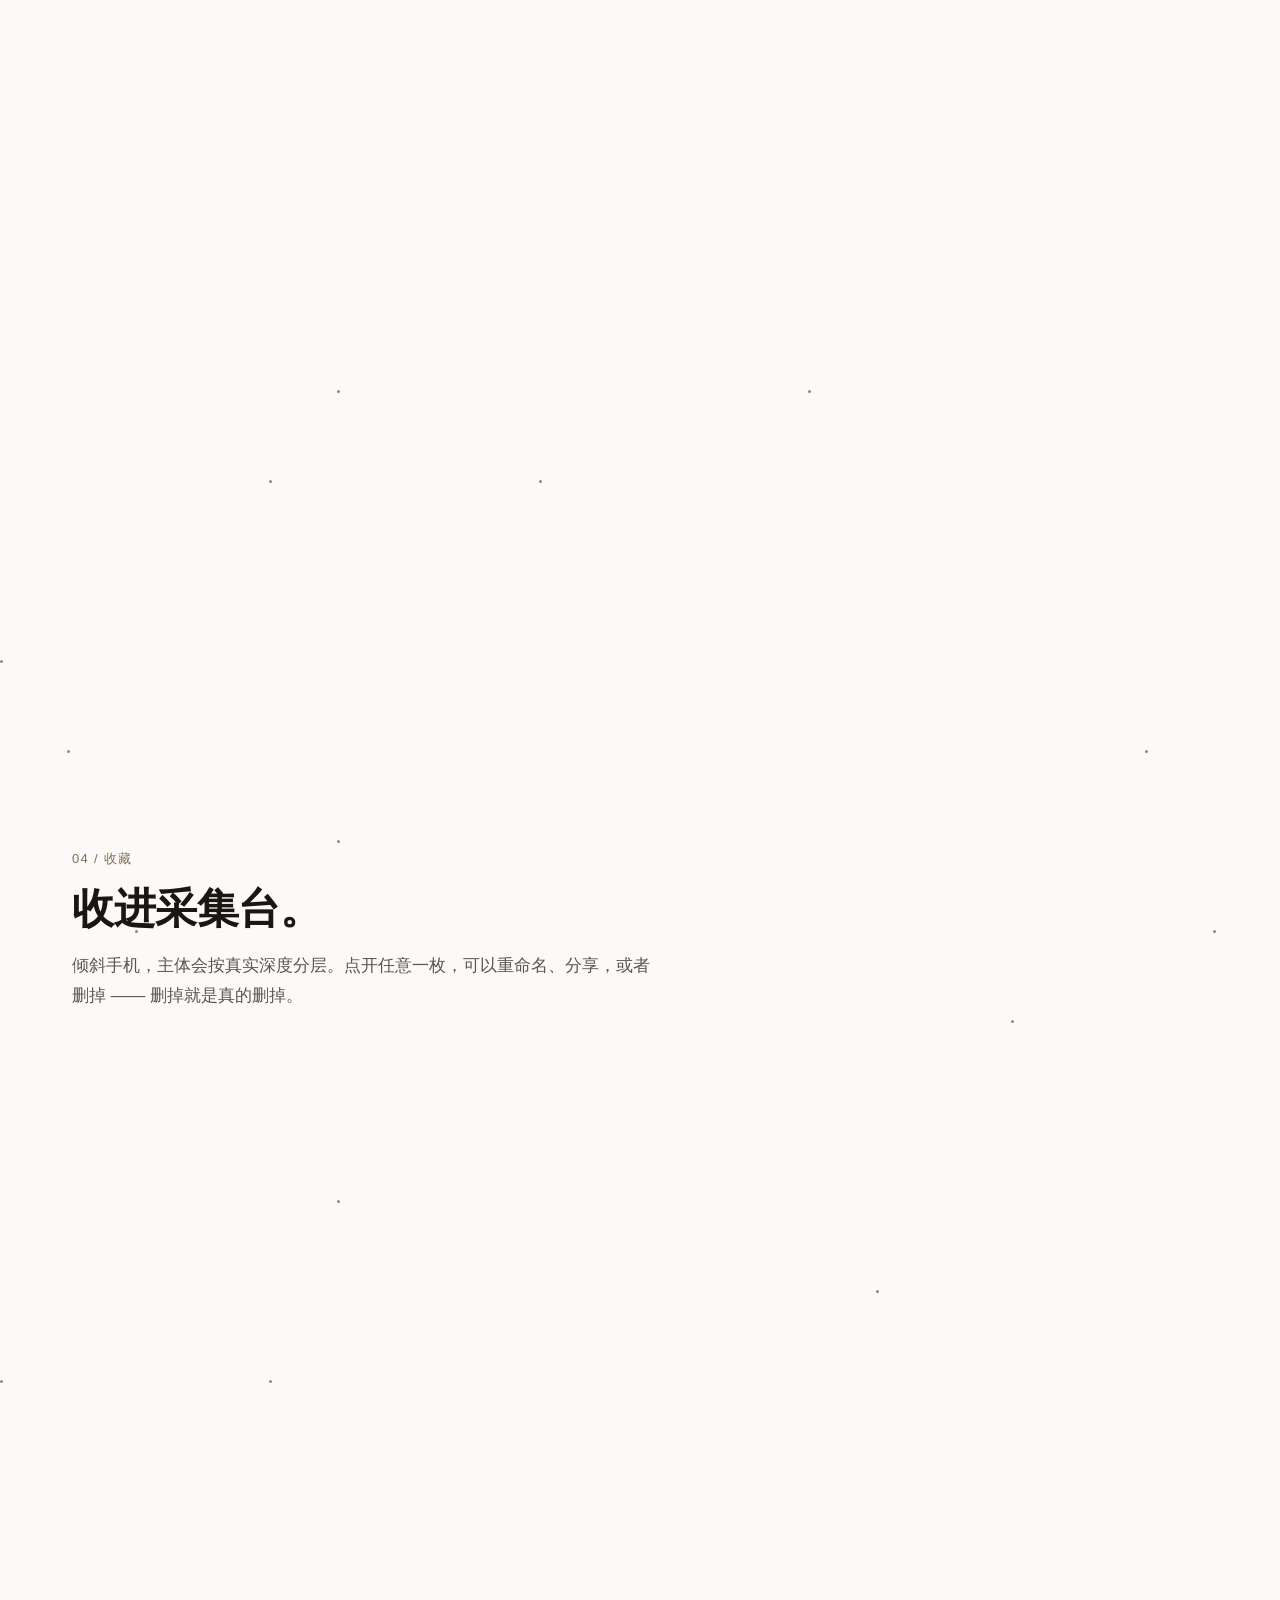
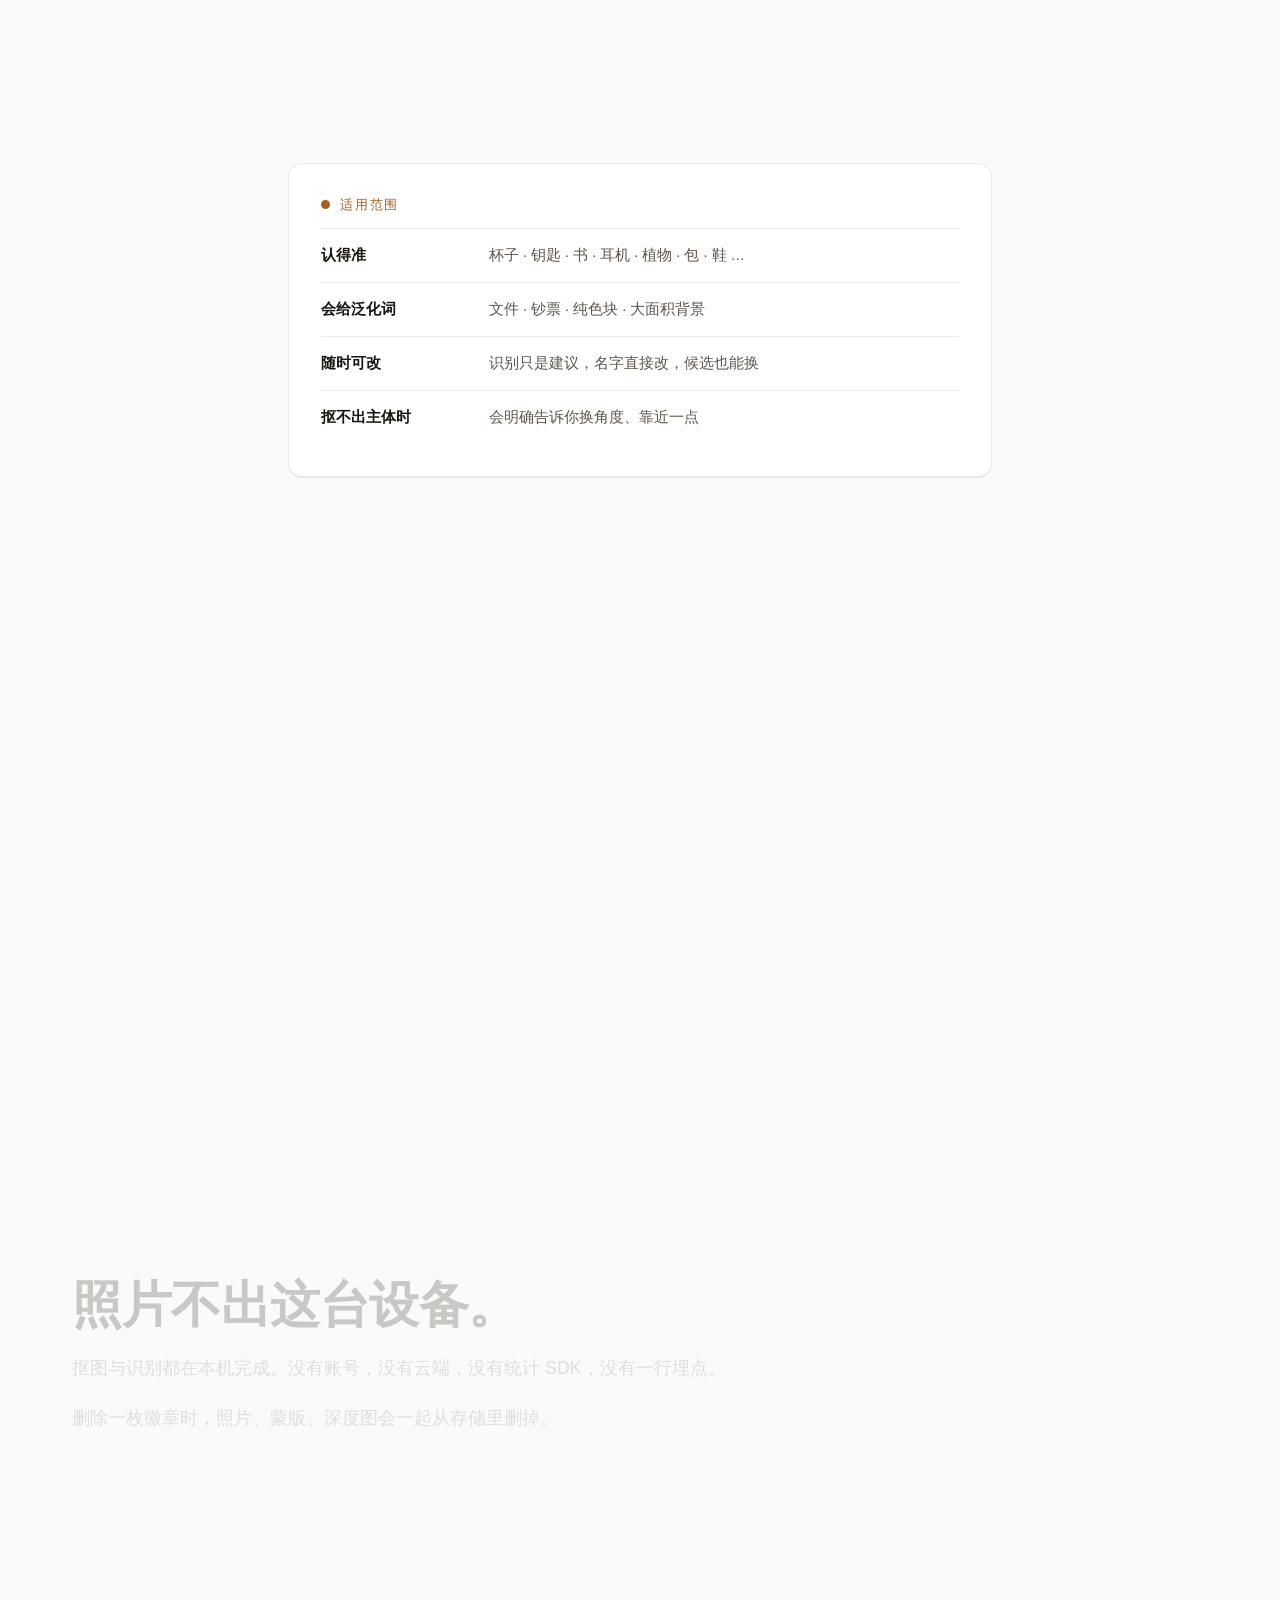
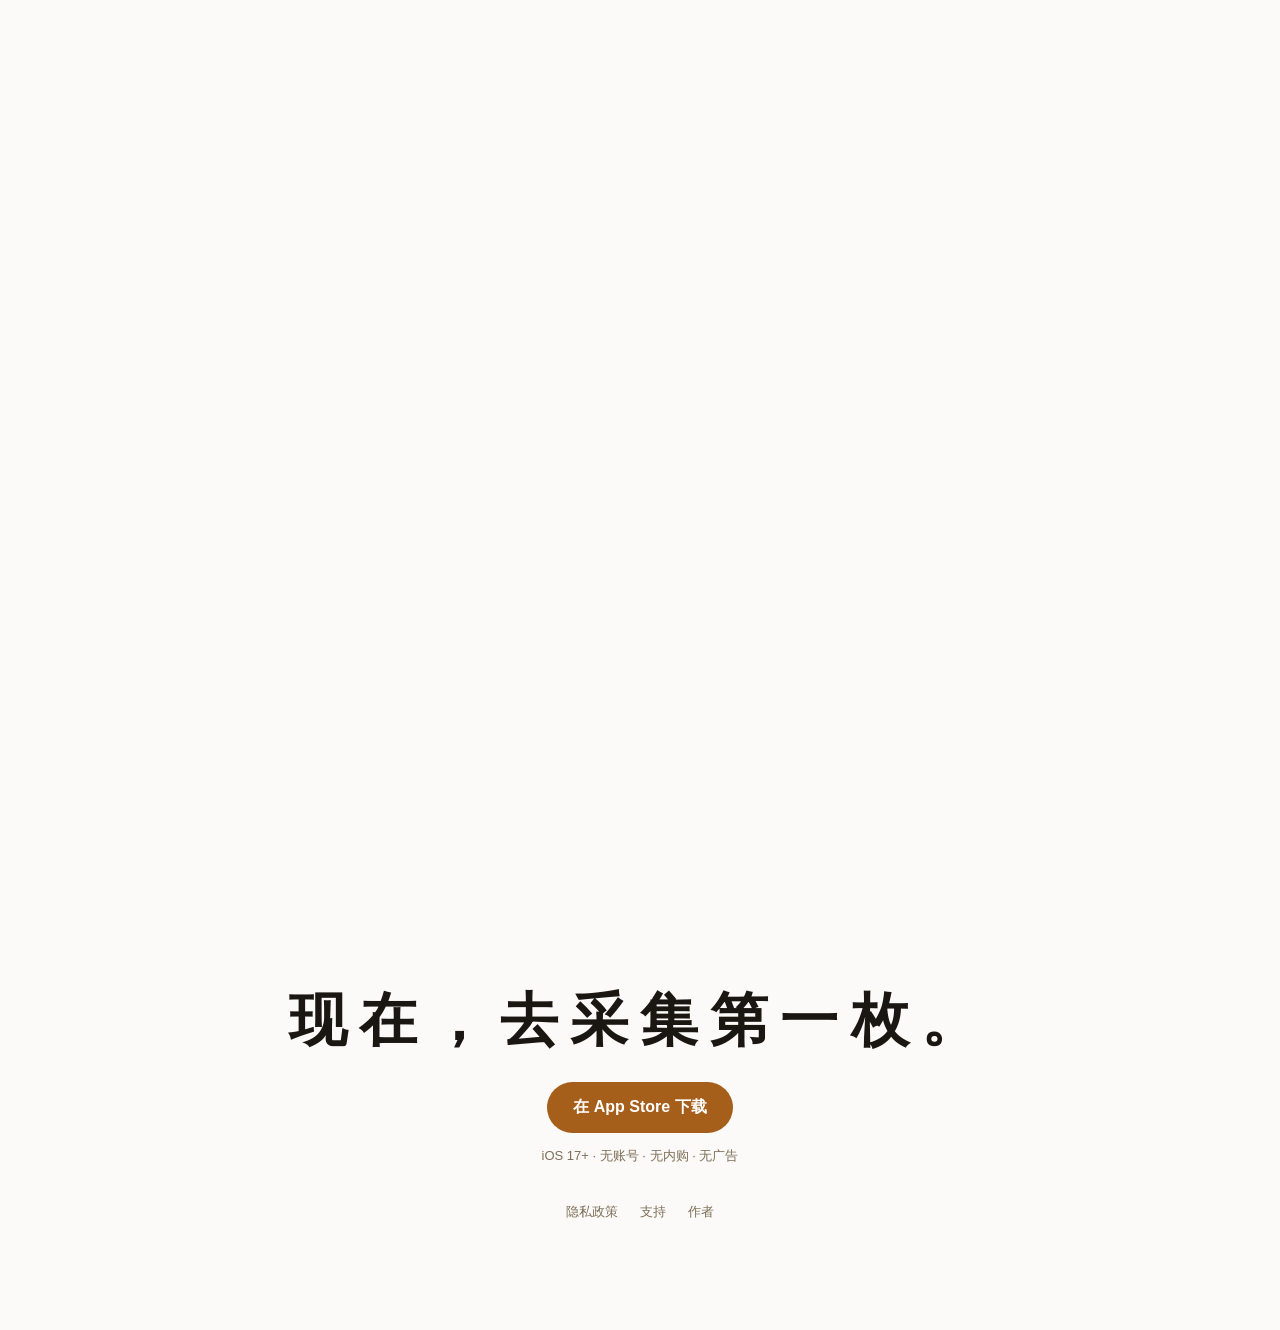
==== commit 84fbf83f: "feat: 整站重做为滚动叙事的 launch 页（9 段，AI 自制视觉） 按用户给的叙事结构重做，但视觉母题不抄 —— 尤其第 03 段： 参考站用点阵地球讲"世界"，我们讲"你身边的那件小物"，" ====
--- a/index.html
+++ b/index.html
@@ -1,89 +1,157 @@
 <!doctype html>
 <html lang="zh-CN">
 <head>
-  <meta charset="utf-8"/>
-  <meta name="viewport" content="width=device-width,initial-scale=1"/>
-  <title>灵感徽章 · RealityBadge</title>
-  <style>
-    :root{--bg1:#EAF7FF;--bg2:#F3EBFF;--card:rgba(255,255,255,.65);--border:rgba(255,255,255,.6)}
-    *{box-sizing:border-box}
-    body{font-family:-apple-system,BlinkMacSystemFont,"SF Pro Text","Segoe UI",Roboto,Helvetica,Arial,sans-serif;margin:0;background:linear-gradient(135deg,var(--bg1),var(--bg2));}
-    .wrap{max-width:920px;margin:0 auto;padding:32px}
-    header{display:flex;align-items:center;gap:16px;margin:8px 0 20px}
-    header img{width:72px;height:72px;border-radius:16px}
-    h1{margin:0;font-size:28px}
-    h2{margin:28px 0 12px;font-size:20px}
-    p,li{line-height:1.7;color:#333}
-    .card{background:var(--card);backdrop-filter:blur(8px);padding:20px;border-radius:16px;border:1px solid var(--border);margin:16px 0}
-    a{color:#0A84FF;text-decoration:none}
-    footer{margin:32px 0;color:#666}
-    .grid{display:grid;grid-template-columns:repeat(auto-fit,minmax(220px,1fr));gap:12px}
-  </style>
+<meta charset="utf-8"/>
+<meta name="viewport" content="width=device-width,initial-scale=1,viewport-fit=cover"/>
+<title>灵感徽章 · 把眼前的小物收成一枚徽章</title>
+<meta name="description" content="对准一件小物，在设备上抠出它、认出它，收进你的采集台。无账号、无内购、无广告，照片不出这台设备。"/>
+<meta name="theme-color" content="#FBFAF8"/>
+<link rel="icon" href="assets/logoRB.png"/>
+<link rel="stylesheet" href="assets/launch.css"/>
 </head>
 <body>
-  <div class="wrap">
-    <header>
-      <img src="assets/logoRB.png" alt="RealityBadge logo"/>
-      <div>
-        <h1>灵感徽章 · RealityBadge</h1>
-        <div>从现实中采集灵感，生成沉浸式 3D 徽章</div>
-        <p style="margin-top:12px;"><a href="https://apps.apple.com/cn/app/%E7%81%B5%E6%84%9F%E5%BE%BD%E7%AB%A0/id6752278083" style="background:#0A84FF;color:white;padding:8px 16px;border-radius:8px;text-decoration:none;font-weight:500;">📱 在 App Store 下载</a></p>
-      </div>
-    </header>
 
-    <div class="card">
-      <h2>亮点</h2>
-      <ul>
-        <li>实时相机取景 → 一键生成 3D 徽章</li>
-        <li>深度与主体轮廓，层次更自然</li>
-        <li>运动驱动视差 + Core Haptics 触觉</li>
-        <li>徽章墙管理，导入/导出 .rbadge</li>
-        <li>iPhone / iPad 适配，深浅色模式</li>
-        <li>天气/时间/偏好驱动的灵感提示（WeatherKit + 本地学习）</li>
-      </ul>
-      <p>English intro below.</p>
-    </div>
+<!-- 一个 WebGL 画布贯穿全站：浅场是纸，暗场是黑，切换本身就是叙事的一部分 -->
+<canvas id="gl" aria-hidden="true"></canvas>
 
-    <div class="card">
-      <h2>隐私</h2>
-      <p>不做跟踪，不采集个人数据。定位仅用于本地获取天气，不上传。</p>
-      <p>隐私政策：<a href="privacy.html">privacy.html</a></p>
-    </div>
+<header class="topbar">
+  <a class="topbar__brand" href="#s01">
+    <img src="assets/logoRB.png" alt="" width="26" height="26"/>
+    <span>灵感徽章</span>
+  </a>
+  <a class="topbar__cta" href="https://apps.apple.com/cn/app/%E7%81%B5%E6%84%9F%E5%BE%BD%E7%AB%A0/id6752278083">下载</a>
+</header>
 
-    <div class="card grid">
-      <div>
-        <h2>支持与联系</h2>
-        <p>Issues / 反馈：<a href="support.html">support.html</a></p>
-        <p>作者主页：<a href="https://bonjour.bio/gaazone">bonjour.bio/gaazone</a></p>
-        <p>邮箱：<a href="mailto:epwujiajun@icloud.com">epwujiajun@icloud.com</a></p>
-      </div>
-      <div>
-        <h2>RealityBadge (English)</h2>
-        <p>A daily AR creation app. Recognize objects around you and turn them into unique 3D badges with motion‑driven parallax and refined haptics. The Inspiration Center offers gentle prompts based on weather, daily rhythm, and your usage patterns.</p>
-        <ul>
-          <li>Realtime capture → 3D badge generation</li>
-          <li>Depth‑aware cutout for natural layering</li>
-          <li>Motion parallax + Core Haptics</li>
-          <li>Badge wall, import/export .rbadge</li>
-          <li>iPhone/iPad + Dark/Light Mode</li>
-          <li>Weather/time/behavior‑aware suggestions (WeatherKit + on‑device learning)</li>
-        </ul>
-        <p>Privacy policy: <a href="privacy.html">privacy.html</a></p>
-      </div>
-    <div class="card">
-      <h2>Screenshots 截图</h2>
-      <div class="grid">
-        <img src="assets/screenshots/screen-home-zh.png" alt="Home" style="width:100%;border-radius:16px"/>
-        <img src="assets/screenshots/screen-settings-zh.png" alt="Settings" style="width:100%;border-radius:16px"/>
-        <img src="assets/screenshots/screen-camera-zh.png" alt="Camera" style="width:100%;border-radius:16px"/>
-      </div>
-      <p style="text-align:center;margin-top:16px;">
-        <a href="https://apps.apple.com/cn/app/%E7%81%B5%E6%84%9F%E5%BE%BD%E7%AB%A0/id6752278083" style="background:#0A84FF;color:white;padding:12px 24px;border-radius:12px;text-decoration:none;font-weight:500;display:inline-block;">📱 立即下载</a>
-      </p>
-    </div>
+<main>
 
-</div>
-<footer>© RealityBadge · <span>天气数据 Weather Data:  Weather</span> · <a href="https://weatherkit.apple.com/legal-attribution.html">Legal attribution</a> · <span>Additional: <a href="https://open-meteo.com/">Open‑Meteo</a></span></footer>
+<!-- ── 01 · 浅色开场 ───────────────────────────────────────── -->
+<section class="sec sec--hero" id="s01" data-scene="phone">
+  <div class="brandmark" aria-hidden="true"><span>灵感徽章</span></div>
+  <div class="hero">
+    <p class="kicker">RealityBadge · iOS</p>
+    <h1 class="hero__title">把眼前的一件小物，<br/>变成一枚只属于你的徽章。</h1>
+    <p class="lede">对准 → 设备端抠图 → 认出它 → 收进采集台。<br/>照片不出这台设备。</p>
+    <a class="btn" href="https://apps.apple.com/cn/app/%E7%81%B5%E6%84%9F%E5%BE%BD%E7%AB%A0/id6752278083">在 App Store 下载</a>
   </div>
+  <div class="scrollhint" aria-hidden="true"><span>向下滚动</span></div>
+</section>
+
+<!-- ── 02 · 转入暗场（全站唯一一次明暗切换）─────────────────── -->
+<section class="sec sec--split" id="s02" data-scene="phones">
+  <div class="split__sticky">
+  <ol class="steps" aria-label="四步流程">
+    <li class="step" data-step="0"><b>01</b><span>对准</span></li>
+    <li class="step" data-step="1"><b>02</b><span>抠出</span></li>
+    <li class="step" data-step="2"><b>03</b><span>认出</span></li>
+    <li class="step" data-step="3"><b>04</b><span>收藏</span></li>
+  </ol>
+  <div class="split__copy">
+    <h2>一条流程，四步。</h2>
+    <p>从取景框到采集台。中间没有服务器。</p>
+  </div>
+  </div>
+</section>
+
+<!-- ── 03 · 小物星云（替代参考站的"地球"）────────────────────── -->
+<section class="sec sec--cloud" id="s03" data-scene="cloud">
+  <div class="driftfield" aria-hidden="true">
+    <span>杯子</span><span>钥匙</span><span>叶子</span><span>伞</span>
+    <span>书</span><span>耳机</span><span>硬币</span><span>贝壳</span>
+    <span>相机</span><span>花</span><span>石头</span><span>笔</span>
+  </div>
+  <p class="sr-only">一段可拖动旋转的点阵星云：约七千五百个点，形态在几件真实小物的剪影之间缓慢变形。</p>
+  <div class="cloudhint" aria-hidden="true"><span>拖动旋转</span></div>
+</section>
+
+<!-- ── 04 · 加速 · 黑场 · 显现 ──────────────────────────────── -->
+<section class="sec sec--blackout" id="s04" data-scene="cloud"></section>
+
+<!-- ── 05 · 导语逐词点亮 ──────────────────────────────────── -->
+<section class="sec sec--intro" id="s05">
+  <h2 class="wordlight" data-words="你拍下的|不是|照片，|是|你注意到|它的|那一刻。"></h2>
+</section>
+
+<!-- ── 06 · 四个功能章节 ──────────────────────────────────── -->
+<section class="sec feat feat--grid" id="f1">
+  <div class="feat__inner">
+    <p class="feat__no">01 / 对准</p>
+    <h2>全屏取景，<br/>只有一条细线边框。</h2>
+    <p class="feat__body">按下快门只有一件事会发生：它被抠出来。没有滤镜，没有图层，没有导出菜单。</p>
+  </div>
+</section>
+
+<section class="sec feat feat--scan" id="f2">
+  <div class="feat__inner">
+    <p class="feat__no">02 / 抠出</p>
+    <h2 data-decode="在设备上把它抠出来"></h2>
+    <p class="feat__body">前景实例分割逐实例出蒙版。画面里有好几件东西时，点一下就能选中你要的那一件。</p>
+  </div>
+</section>
+
+<section class="sec feat feat--ripple" id="f3">
+  <div class="feat__inner">
+    <p class="feat__no">03 / 认出</p>
+    <h2>知道它是<em>什么东西</em>。</h2>
+    <p class="feat__body">识别只在抠出的主体上做，不是整张照片 —— 所以标签说的是那件东西，而不是它身后的桌面。</p>
+  </div>
+</section>
+
+<section class="sec feat feat--diag" id="f4">
+  <div class="feat__inner">
+    <p class="feat__no">04 / 收藏</p>
+    <h2>收进采集台。</h2>
+    <p class="feat__body">倾斜手机，主体会按真实深度分层。点开任意一枚，可以重命名、分享，或者删掉 —— 删掉就是真的删掉。</p>
+  </div>
+</section>
+
+<!-- ── 07 · 点阵告示屏（紧跟"认出"之后，讲清适用范围）──────── -->
+<section class="sec sec--notice" id="s07">
+  <div class="board">
+    <div class="board__head"><span class="board__dot"></span><span>适用范围</span></div>
+    <ul class="board__rows">
+      <li><b>认得准</b><span>杯子 · 钥匙 · 书 · 耳机 · 植物 · 包 · 鞋 …</span></li>
+      <li><b>会给泛化词</b><span>文件 · 钞票 · 纯色块 · 大面积背景</span></li>
+      <li><b>随时可改</b><span>识别只是建议，名字直接改，候选也能换</span></li>
+      <li><b>抠不出主体时</b><span>会明确告诉你换角度、靠近一点</span></li>
+    </ul>
+  </div>
+</section>
+
+<!-- ── 08 · 隐私区的手电筒 ────────────────────────────────── -->
+<section class="sec sec--privacy" id="s08">
+  <div class="torch" aria-hidden="true"></div>
+  <div class="privacy__copy">
+    <h2>照片不出这台设备。</h2>
+    <p>抠图与识别都在本机完成。没有账号，没有云端，没有统计 SDK，没有一行埋点。</p>
+    <p>删除一枚徽章时，照片、蒙版、深度图会一起从存储里删掉。</p>
+  </div>
+</section>
+
+<!-- ── 09 · 下载区收尾 ───────────────────────────────────── -->
+<section class="sec sec--finale" id="s09" data-scene="pixels">
+  <h2 class="draggable" data-drag="现在，去采集第一枚。"></h2>
+  <a class="btn btn--onDark" href="https://apps.apple.com/cn/app/%E7%81%B5%E6%84%9F%E5%BE%BD%E7%AB%A0/id6752278083">在 App Store 下载</a>
+  <p class="fineprint">iOS 17+ · 无账号 · 无内购 · 无广告</p>
+  <footer class="foot">
+    <a href="privacy.html">隐私政策</a>
+    <a href="support.html">支持</a>
+    <a href="https://bonjour.bio/gaazone">作者</a>
+  </footer>
+</section>
+
+</main>
+
+<script>
+// 首个运行时错误落到 data-err：无头验证时用 --dump-dom 就能看到，不用开 DevTools
+addEventListener('error', e => {
+  const el = document.documentElement;
+  if (!el.dataset.err) el.dataset.err = (e.message || 'unknown') + ' @ ' + (e.filename || '').split('/').pop() + ':' + e.lineno;
+});
+addEventListener('unhandledrejection', e => {
+  const el = document.documentElement;
+  if (!el.dataset.err) el.dataset.err = 'promise: ' + (e.reason && e.reason.message ? e.reason.message : e.reason);
+});
+</script>
+<script type="module" src="assets/launch.js"></script>
 </body>
 </html>
--- a/assets/launch.css
+++ b/assets/launch.css
@@ -0,0 +1,234 @@
+/* ============================================================
+   灵感徽章 · Launch 页
+   规范见 docs/DESIGN.md —— 改视觉前先改那份文件
+   两个场：浅场 = 纸，暗场 = 黑；唯一强调色 = 琥珀
+   ============================================================ */
+
+:root{
+  --paper:#FBFAF8;
+  --ink:#1A1712;
+  --ink-2:#5C554D;
+  --ink-3:#7E6F58;
+  --hair:rgba(0,0,0,.08);
+  --amber:#A65F1B;          /* 对纸 4.71:1 */
+  --amber-ink:#FFFFFF;
+  --panel:#FFFFFF;
+
+  --dur:650ms;              /* 与 App 动效基准一致 */
+  --ease:cubic-bezier(.22,1,.36,1);
+
+  --gutter:clamp(20px,6vw,72px);
+  --measure:clamp(20rem,42rem,46rem);
+}
+
+/* 暗场 */
+body.is-dark{
+  --paper:#0E0D0C;
+  --ink:#F5F2EE;
+  --ink-2:#A8A29B;
+  --ink-3:#B6A78F;
+  --hair:rgba(255,255,255,.10);
+  --amber:#E8A03C;
+  --amber-ink:#1A1712;
+  --panel:#1A1817;
+}
+
+*{box-sizing:border-box}
+html{scroll-behavior:auto}
+body{
+  margin:0;
+  background:var(--paper);
+  color:var(--ink);
+  font-family:-apple-system,BlinkMacSystemFont,"SF Pro Text","PingFang SC","Hiragino Sans GB","Microsoft YaHei",sans-serif;
+  -webkit-font-smoothing:antialiased;
+  transition:background-color var(--dur) var(--ease), color var(--dur) var(--ease);
+  overflow-x:hidden;
+}
+a{color:inherit}
+.sr-only{position:absolute;width:1px;height:1px;overflow:hidden;clip:rect(0 0 0 0);white-space:nowrap}
+
+/* WebGL 画布贯穿全站 */
+#gl{position:fixed;inset:0;width:100%;height:100%;z-index:0;display:block;pointer-events:none}
+main{position:relative;z-index:1}
+
+/* ── 顶栏 ───────────────────────────────────────────── */
+.topbar{
+  position:fixed;top:0;left:0;right:0;z-index:5;
+  display:flex;align-items:center;justify-content:space-between;
+  padding:14px var(--gutter);
+  mix-blend-mode:normal;
+}
+.topbar__brand{display:flex;align-items:center;gap:8px;text-decoration:none;font-size:14px;font-weight:500;color:var(--ink)}
+.topbar__brand img{border-radius:7px}
+.topbar__cta{
+  font-size:14px;font-weight:600;text-decoration:none;color:var(--amber);
+  padding:8px 14px;border:1px solid var(--hair);border-radius:999px;
+}
+
+/* ── 段落通用 ────────────────────────────────────────── */
+.sec{position:relative;padding:0 var(--gutter);display:flex;flex-direction:column;justify-content:center}
+.sec--hero{min-height:100vh}
+.sec--split{min-height:190vh;background:transparent;padding:0}
+/* 步骤条钉在顶上、文案钉在底下，手机在中间 —— 否则文案会随着滚动压到手机上 */
+.split__sticky{
+  position:sticky;top:0;height:100vh;
+  display:flex;flex-direction:column;justify-content:space-between;
+  padding:11vh var(--gutter) 7vh;
+}
+.sec--cloud{min-height:220vh}
+.sec--blackout{min-height:120vh}
+.sec--intro{min-height:120vh}
+.feat{min-height:120vh}
+.sec--notice{min-height:100vh;background:var(--paper)}
+.sec--privacy{min-height:130vh}
+.sec--finale{min-height:110vh;align-items:center;text-align:center;justify-content:flex-end;padding-bottom:12vh}
+
+.kicker{font-size:13px;letter-spacing:.08em;color:var(--ink-3);margin:0 0 14px}
+h1,h2{font-weight:600;line-height:1.18;letter-spacing:-.01em;margin:0}
+.sec--hero h1{font-size:clamp(30px,5.4vw,58px)}
+.lede{font-size:clamp(15px,1.5vw,19px);line-height:1.65;color:var(--ink-2);margin:22px 0 30px}
+.feat h2{font-size:clamp(26px,3.6vw,42px)}
+.feat__body{font-size:clamp(15px,1.35vw,18px);line-height:1.7;color:var(--ink-2);max-width:34em;margin:18px 0 0}
+.feat__no{font-size:13px;letter-spacing:.1em;color:var(--ink-3);margin:0 0 16px;font-variant-numeric:tabular-nums}
+
+.btn{
+  display:inline-block;text-decoration:none;font-size:16px;font-weight:600;
+  color:var(--amber-ink);background:var(--amber);
+  padding:15px 26px;border-radius:999px;
+  transition:transform 220ms var(--ease), opacity 220ms linear;
+}
+.btn:hover{transform:translateY(-2px)}
+.btn:active{transform:translateY(0)}
+.btn--onDark{margin-top:28px}
+
+/* ── 01 · 品牌大字 ──────────────────────────────────── */
+.brandmark{
+  position:absolute;inset:0;display:grid;place-items:center;pointer-events:none;
+  font-size:clamp(96px,26vw,340px);font-weight:700;letter-spacing:-.04em;
+  color:var(--ink);opacity:.055;white-space:nowrap;
+}
+.brandmark span{transform:translateY(-6%)}
+.hero{position:relative;max-width:var(--measure)}
+.scrollhint{
+  position:absolute;bottom:5vh;left:var(--gutter);font-size:12px;letter-spacing:.14em;
+  color:var(--ink-3);display:flex;align-items:center;gap:10px;
+}
+.scrollhint::after{content:"";width:1px;height:34px;background:currentColor;opacity:.5;animation:fall 2.4s var(--ease) infinite}
+@keyframes fall{0%{transform:scaleY(.2);transform-origin:top}50%{transform:scaleY(1);transform-origin:top}100%{transform:scaleY(.2);transform-origin:bottom}}
+
+/* ── 02 · 四步进度条 ───────────────────────────────── */
+.steps{
+  list-style:none;margin:0;padding:0;
+  display:flex;gap:clamp(14px,3vw,40px);flex-wrap:wrap;
+}
+.step{display:flex;align-items:baseline;gap:8px;font-size:13px;letter-spacing:.06em;color:var(--ink-3);opacity:.35;transition:opacity 420ms var(--ease),color 420ms var(--ease)}
+.step b{font-variant-numeric:tabular-nums;font-weight:600}
+.step.is-on{opacity:1;color:var(--amber)}
+.split__copy{max-width:var(--measure)}
+.split__copy h2{font-size:clamp(30px,4.6vw,54px)}
+.split__copy p{margin:18px 0 0;font-size:clamp(15px,1.4vw,18px);color:var(--ink-2)}
+
+/* ── 03 · 星云 + 漂浮短词 ──────────────────────────── */
+.driftfield{position:absolute;inset:0;pointer-events:none;overflow:hidden}
+.driftfield span{
+  position:absolute;font-size:clamp(13px,1.4vw,17px);color:var(--ink-3);opacity:.42;
+  white-space:nowrap;will-change:transform;
+}
+.cloudhint{position:absolute;bottom:8vh;left:50%;transform:translateX(-50%);font-size:12px;letter-spacing:.14em;color:var(--ink-3);opacity:0;transition:opacity var(--dur) var(--ease)}
+.cloudhint.is-on{opacity:.8}
+
+/* ── 05 · 逐词点亮 ─────────────────────────────────── */
+.sec--intro{align-items:flex-start}
+.wordlight{font-size:clamp(28px,4.4vw,52px);max-width:22em;line-height:1.3}
+.wordlight i{font-style:normal;color:var(--ink);opacity:.16;transition:opacity 520ms var(--ease);margin-right:.28em;display:inline-block}
+.wordlight i.is-on{opacity:1}
+
+/* ── 06 · 四章进场效果 ─────────────────────────────── */
+.feat__inner{max-width:var(--measure)}
+/* 网格铺开 */
+.feat--grid .gridlines{position:absolute;inset:0;pointer-events:none;opacity:0}
+.feat--grid .gridlines i{position:absolute;background:var(--hair)}
+.feat--grid.is-in .gridlines{opacity:1}
+/* 解码 + 扫描带 */
+.feat--scan h2{font-variant-numeric:tabular-nums}
+.feat--scan .scanbar{position:absolute;left:0;right:0;height:2px;background:var(--amber);opacity:0;pointer-events:none}
+.feat--scan.is-in .scanbar{animation:scan 1.1s var(--ease) 1}
+@keyframes scan{0%{opacity:.9;transform:translateY(-40px)}100%{opacity:0;transform:translateY(120px)}}
+/* 同心涟漪 */
+.feat--ripple .ripples{position:absolute;right:var(--gutter);top:50%;width:min(46vw,520px);aspect-ratio:1;transform:translateY(-50%);pointer-events:none}
+.feat--ripple .ripples i{position:absolute;inset:0;border:1px solid var(--amber);border-radius:50%;opacity:0;transform:scale(.2)}
+.feat--ripple.is-in .ripples i{animation:ripple 2.4s var(--ease) infinite}
+@keyframes ripple{0%{opacity:.55;transform:scale(.2)}100%{opacity:0;transform:scale(1)}}
+/* 点阵对角扩散 */
+.feat--diag .dots{position:absolute;inset:0;overflow:hidden;pointer-events:none}
+.feat--diag .dots i{position:absolute;width:3px;height:3px;background:var(--ink);opacity:0;border-radius:50%}
+
+/* ── 07 · 点阵告示屏 ──────────────────────────────── */
+.board{
+  max-width:44rem;margin:0 auto;width:100%;
+  background:var(--panel);border:1px solid var(--hair);
+  border-radius:14px;padding:clamp(20px,3vw,32px);
+  font-variant-numeric:tabular-nums;
+  box-shadow:0 1px 0 var(--hair);
+}
+.board__head{display:flex;align-items:center;gap:10px;font-size:13px;letter-spacing:.14em;color:var(--amber);padding-bottom:14px;border-bottom:1px solid var(--hair)}
+.board__dot{width:9px;height:9px;border-radius:50%;background:var(--amber)}
+.board__rows{list-style:none;margin:0;padding:0}
+.board__rows li{display:grid;grid-template-columns:9.5rem 1fr;gap:16px;padding:15px 0;border-bottom:1px solid var(--hair);align-items:baseline}
+.board__rows li:last-child{border-bottom:0}
+.board__rows b{font-weight:600;font-size:15px}
+.board__rows span{font-size:14.5px;color:var(--ink-2);line-height:1.6}
+
+/* ── 08 · 隐私手电筒 ─────────────────────────────── */
+.sec--privacy{justify-content:center}
+.privacy__copy{max-width:var(--measure);position:relative;z-index:2}
+.privacy__copy h2{font-size:clamp(28px,4.2vw,50px)}
+.privacy__copy p{margin:18px 0 0;font-size:clamp(15px,1.4vw,18px);line-height:1.75;color:var(--ink-2)}
+/* 未照亮时整体压暗 */
+.sec--privacy{--torch:0}
+.sec--privacy .privacy__copy h2,
+.sec--privacy .privacy__copy p{opacity:.16;transition:opacity 260ms linear}
+.sec--privacy .privacy__copy h2{opacity:.22}
+.torch{
+  position:absolute;width:min(46vw,520px);aspect-ratio:1;border-radius:50%;
+  pointer-events:none;z-index:3;opacity:0;transition:opacity 320ms linear;
+  background:radial-gradient(circle, rgba(232,160,60,.20) 0%, rgba(232,160,60,.10) 40%, rgba(232,160,60,.03) 62%, transparent 76%);
+  border:1px solid color-mix(in srgb, var(--amber) 70%, transparent);
+  box-shadow:0 0 90px rgba(232,160,60,.10) inset;
+  transform:translate(-50%,-50%);
+}
+.sec--privacy.is-torch .torch{opacity:1}
+.sec--privacy.is-torch .privacy__copy h2,
+.sec--privacy.is-torch .privacy__copy p{opacity:.45}
+/* 被圆覆盖的字由 JS 打 .lit */
+.privacy__copy .lit{opacity:1 !important}
+
+/* ── 09 · 收尾 ───────────────────────────────────── */
+.sec--finale h2{font-size:clamp(30px,5vw,58px);cursor:grab;touch-action:none;user-select:none}
+.sec--finale h2.is-dragging{cursor:grabbing}
+.draggable i{font-style:normal;display:inline-block;will-change:transform;margin-right:.22em}
+.fineprint{margin:14px 0 0;font-size:13px;color:var(--ink-3)}
+.foot{display:flex;gap:22px;justify-content:center;margin:38px 0 0;font-size:13px}
+.foot a{text-decoration:none;color:var(--ink-3);border-bottom:1px solid transparent}
+.foot a:hover{border-bottom-color:currentColor}
+
+/* ── 降级：尊重系统的减少动态 ─────────────────────── */
+@media (prefers-reduced-motion: reduce){
+  :root{--dur:1ms}
+  .scrollhint::after{animation:none}
+  .feat--ripple.is-in .ripples i{animation:none;opacity:.25;transform:none}
+  .feat--scan.is-in .scanbar{animation:none}
+  .wordlight i{opacity:1}
+  .sec--privacy .privacy__copy h2,.sec--privacy .privacy__copy p{opacity:1}
+  .torch{display:none}
+  .btn:hover{transform:none}
+}
+
+/* ── 移动端 ─────────────────────────────────────── */
+@media (max-width:720px){
+  .board__rows li{grid-template-columns:1fr;gap:6px}
+  .steps{padding-top:12vh;gap:12px}
+  .feat--ripple .ripples{width:70vw;right:-10vw;opacity:.5}
+  .sec--finale{justify-content:center}
+  .topbar__cta{padding:7px 12px}
+}
